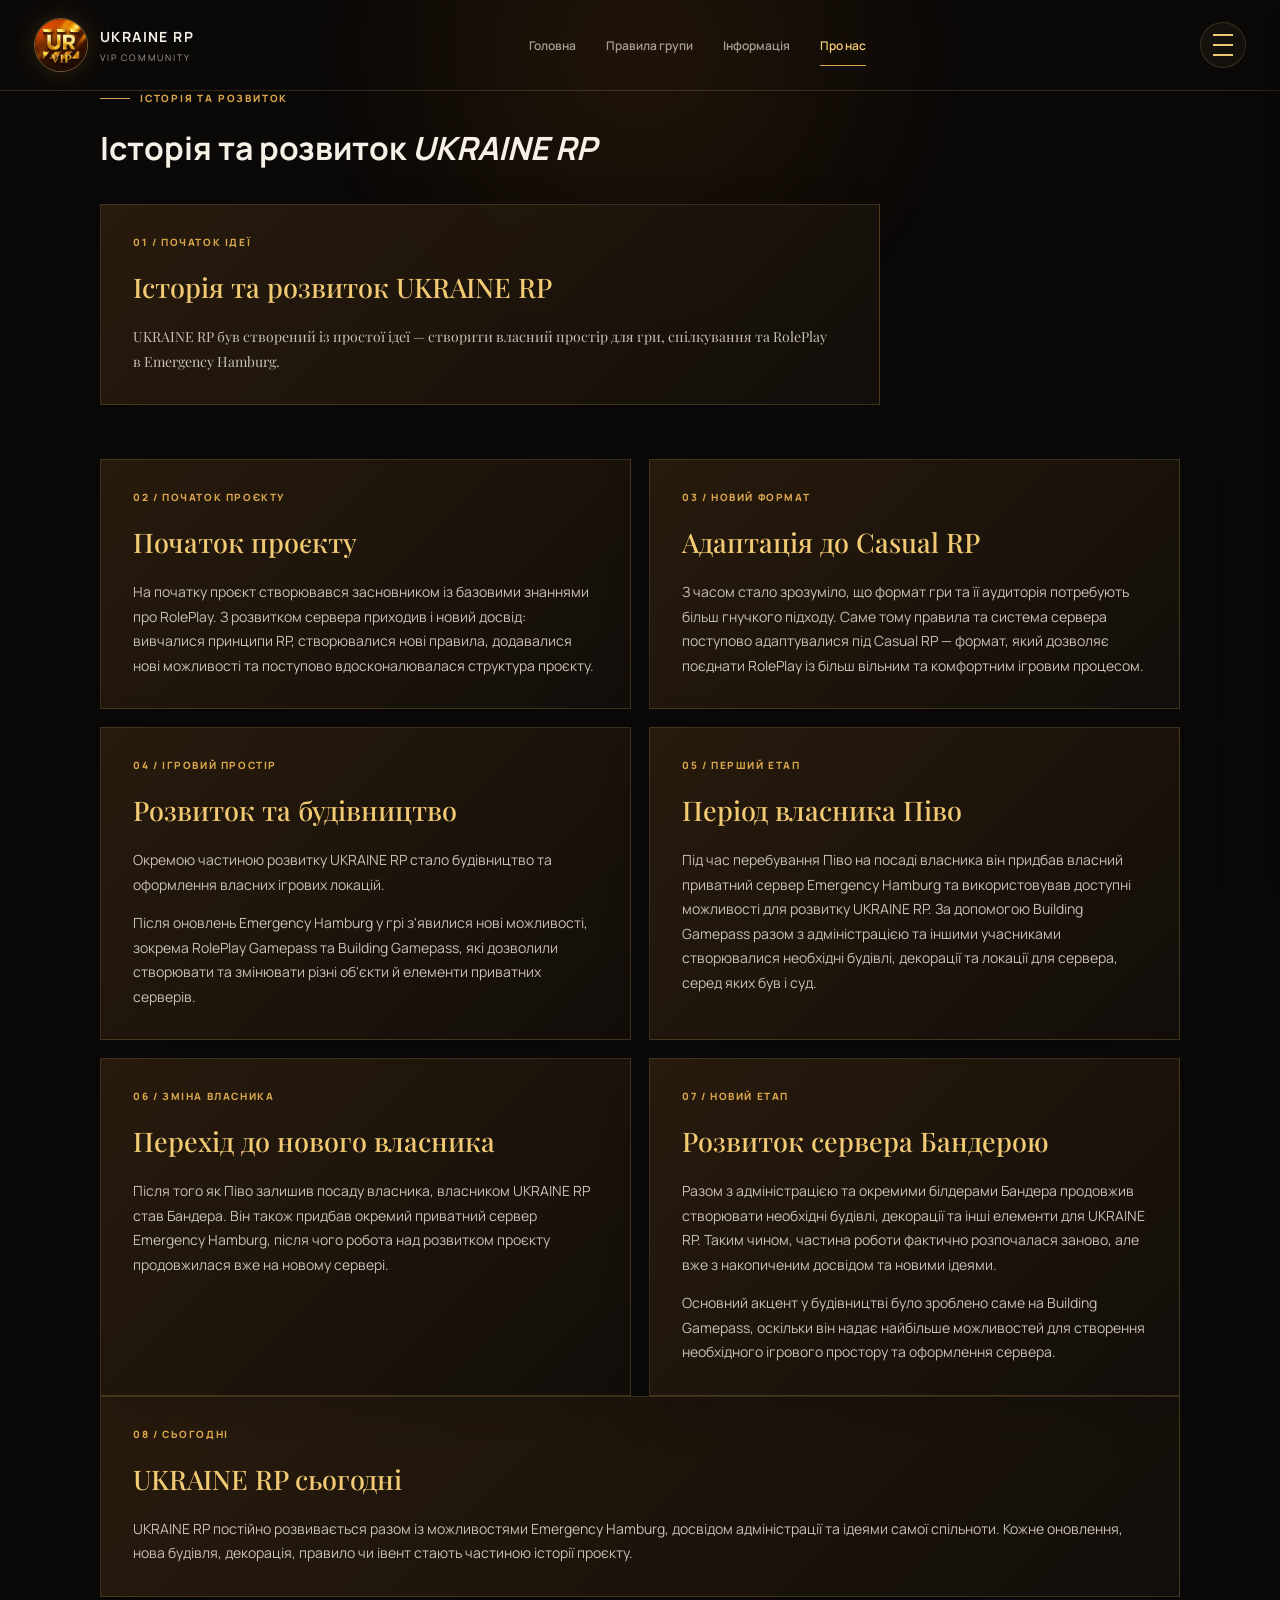
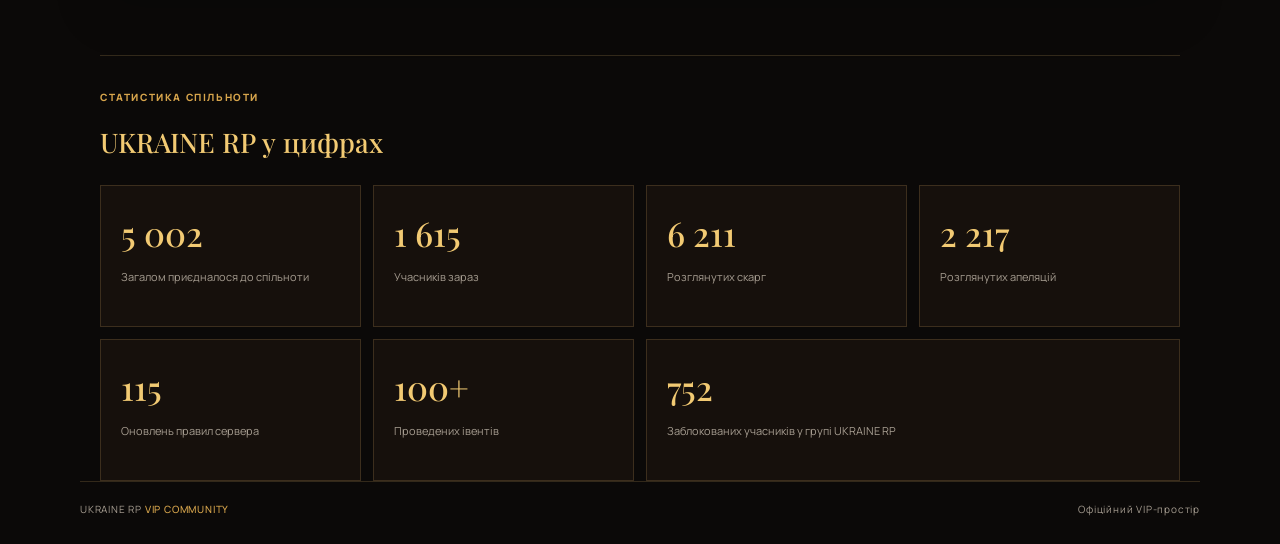
==== about.html @ f02dd690 "Add files via upload" ====
<!DOCTYPE html>
<html lang="uk">
<head>
  <meta charset="UTF-8">
  <meta name="viewport" content="width=device-width, initial-scale=1.0">
  <title>Про нас | UKRAINE RP VIP</title>
  <link rel="icon" type="image/png" href="logo.png">
  <link rel="preconnect" href="https://fonts.googleapis.com">
  <link rel="preconnect" href="https://fonts.gstatic.com" crossorigin>
  <link href="https://fonts.googleapis.com/css2?family=Manrope:wght@400;500;600;700;800&family=Playfair+Display:wght@500;600&display=swap" rel="stylesheet">
  <link rel="stylesheet" href="style.css">
  <style>
    .about-page .about-story-grid { display: grid; grid-template-columns: repeat(2, minmax(0, 1fr)); gap: 18px; }
    .about-page .stats-grid { display: grid; grid-template-columns: repeat(4, minmax(0, 1fr)); gap: 12px; }
    .about-page .stat-card:last-child { grid-column: span 2; }
    @media (max-width: 760px) {
      .about-page .about-story-grid { grid-template-columns: 1fr; gap: 12px; }
      .about-page .stats-grid { grid-template-columns: repeat(2, minmax(0, 1fr)); gap: 9px; }
      .about-page .stat-card:last-child { grid-column: span 2; }
    }
  </style>
</head>
<body>
  <div class="site-glow"></div>
  <header class="site-header">
    <a class="brand" href="index.html" aria-label="VIP-група UKRAINE RP, головна сторінка"><span class="brand-image"><img src="logo.png" alt="Логотип UKRAINE RP VIP"></span><span class="brand-copy"><strong>UKRAINE RP</strong><small>VIP COMMUNITY</small></span></a>
    <nav class="main-nav" aria-label="Основна навігація"><a href="index.html">Головна</a><a href="rules.html">Правила групи</a><a href="info.html">Інформація</a><a class="active" href="about.html">Про нас</a></nav>
    <button class="menu-toggle" type="button" aria-label="Відкрити меню" aria-controls="mobile-menu" aria-expanded="false"><span></span><span></span><span></span></button>
  </header>
  <div class="menu-backdrop" data-menu-close></div>
  <aside class="mobile-menu" id="mobile-menu" aria-label="Мобільне меню" aria-hidden="true">
    <div class="mobile-menu-head"><span>НАВІГАЦІЯ</span><button class="menu-close" type="button" aria-label="Закрити меню" data-menu-close>×</button></div>
    <nav class="mobile-nav"><a href="index.html">Головна <span>↗</span></a><a href="rules.html">Правила групи <span>↗</span></a><a href="info.html">Інформація <span>↗</span></a><a class="active" href="about.html">Про нас <span>↗</span></a></nav>
    <div class="useful-links"><p>КОРИСНІ ПОСИЛАННЯ</p><a href="https://www.roblox.com/share?v=v2&code=5ihdm3h6wou3pq" target="_blank" rel="noopener noreferrer">ГРАТИ <span>↗</span></a><a href="https://ukrainerpeh.com/marriage/" target="_blank" rel="noopener noreferrer">ДАРШ <span>↗</span></a><a href="https://t.me/uarpeh" target="_blank" rel="noopener noreferrer">TELEGRAM <span>↗</span></a><a href="https://www.tiktok.com/@ukrainerpeh" target="_blank" rel="noopener noreferrer">TIKTOK <span>↗</span></a><a href="https://www.roblox.com/communities/35692392/UKRAINE-RP-EH-Server-UR#!/about" target="_blank" rel="noopener noreferrer">ROBLOX <span>↗</span></a><a href="https://www.youtube.com/@ukrainerpeh" target="_blank" rel="noopener noreferrer">YOUTUBE <span>↗</span></a></div>
  </aside>
  <main class="page-shell about-page" aria-label="Про нас">
    <div class="eyebrow"><span></span> ІСТОРІЯ ТА РОЗВИТОК</div>
    <h1>Історія та розвиток <em>UKRAINE RP</em></h1>
    <section class="about-intro about-panel"><div class="section-kicker">01 / ПОЧАТОК ІДЕЇ</div><h2>Історія та розвиток UKRAINE RP</h2><p>UKRAINE RP був створений із простої ідеї — створити власний простір для гри, спілкування та RolePlay в Emergency Hamburg.</p></section>
    <div class="about-story-grid">
      <section class="about-panel"><div class="section-kicker">02 / ПОЧАТОК ПРОЄКТУ</div><h2>Початок проєкту</h2><p>На початку проєкт створювався засновником із базовими знаннями про RolePlay. З розвитком сервера приходив і новий досвід: вивчалися принципи RP, створювалися нові правила, додавалися нові можливості та поступово вдосконалювалася структура проєкту.</p></section>
      <section class="about-panel"><div class="section-kicker">03 / НОВИЙ ФОРМАТ</div><h2>Адаптація до Casual RP</h2><p>З часом стало зрозуміло, що формат гри та її аудиторія потребують більш гнучкого підходу. Саме тому правила та система сервера поступово адаптувалися під Casual RP — формат, який дозволяє поєднати RolePlay із більш вільним та комфортним ігровим процесом.</p></section>
      <section class="about-panel"><div class="section-kicker">04 / ІГРОВИЙ ПРОСТІР</div><h2>Розвиток та будівництво</h2><p>Окремою частиною розвитку UKRAINE RP стало будівництво та оформлення власних ігрових локацій.</p><p>Після оновлень Emergency Hamburg у грі з'явилися нові можливості, зокрема RolePlay Gamepass та Building Gamepass, які дозволили створювати та змінювати різні об'єкти й елементи приватних серверів.</p></section>
      <section class="about-panel"><div class="section-kicker">05 / ПЕРШИЙ ЕТАП</div><h2>Період власника Піво</h2><p>Під час перебування Піво на посаді власника він придбав власний приватний сервер Emergency Hamburg та використовував доступні можливості для розвитку UKRAINE RP. За допомогою Building Gamepass разом з адміністрацією та іншими учасниками створювалися необхідні будівлі, декорації та локації для сервера, серед яких був і суд.</p></section>
      <section class="about-panel"><div class="section-kicker">06 / ЗМІНА ВЛАСНИКА</div><h2>Перехід до нового власника</h2><p>Після того як Піво залишив посаду власника, власником UKRAINE RP став Бандера. Він також придбав окремий приватний сервер Emergency Hamburg, після чого робота над розвитком проєкту продовжилася вже на новому сервері.</p></section>
      <section class="about-panel"><div class="section-kicker">07 / НОВИЙ ЕТАП</div><h2>Розвиток сервера Бандерою</h2><p>Разом з адміністрацією та окремими білдерами Бандера продовжив створювати необхідні будівлі, декорації та інші елементи для UKRAINE RP. Таким чином, частина роботи фактично розпочалася заново, але вже з накопиченим досвідом та новими ідеями.</p><p>Основний акцент у будівництві було зроблено саме на Building Gamepass, оскільки він надає найбільше можливостей для створення необхідного ігрового простору та оформлення сервера.</p></section>
    </div>
    <section class="about-panel about-today"><div class="section-kicker">08 / СЬОГОДНІ</div><h2>UKRAINE RP сьогодні</h2><p>UKRAINE RP постійно розвивається разом із можливостями Emergency Hamburg, досвідом адміністрації та ідеями самої спільноти. Кожне оновлення, нова будівля, декорація, правило чи івент стають частиною історії проєкту.</p></section>
    <section class="stats-section"><div class="section-kicker">СТАТИСТИКА СПІЛЬНОТИ</div><h2>UKRAINE RP у цифрах</h2><div class="stats-grid"><article class="stat-card"><strong>5 002</strong><span>Загалом приєдналося до спільноти</span></article><article class="stat-card"><strong>1 615</strong><span>Учасників зараз</span></article><article class="stat-card"><strong>6 211</strong><span>Розглянутих скарг</span></article><article class="stat-card"><strong>2 217</strong><span>Розглянутих апеляцій</span></article><article class="stat-card"><strong>115</strong><span>Оновлень правил сервера</span></article><article class="stat-card"><strong>100+</strong><span>Проведених івентів</span></article><article class="stat-card"><strong>752</strong><span>Заблокованих учасників у групі UKRAINE RP</span></article></div></section>
  </main>
  <footer class="site-footer page-shell"><span>UKRAINE RP <b>VIP COMMUNITY</b></span><span>Офіційний VIP-простір</span></footer>
  <script src="script.js"></script>
</body>
</html>
---- style.css ----
@media (max-width: 760px) {
  .about-intro { margin: 28px 0 35px; }
  .about-panel { padding: 23px 20px; }
  .about-intro p { font-size: 18px; }
  .about-story-grid { grid-template-columns: 1fr; gap: 12px; }
  .about-panel h2, .stats-section h2 { font-size: 23px; }
  .stats-section { margin-top: 42px; padding-top: 28px; }
  .stats-grid { grid-template-columns: repeat(2, minmax(0, 1fr)); gap: 9px; }
  .stat-card { min-height: 122px; padding: 19px 15px; }
  .stat-card strong { font-size: 28px; }
  .stat-card span { font-size: 10px; }
  .stat-card:last-child { grid-column: span 2; }
}
:root {
  --bg: #0b0908;
  --panel: #15110d;
  --panel-2: #1d1710;
  --gold: #d7a54c;
  --gold-bright: #f2ca73;
  --text: #f6f0e6;
  --muted: #a79e92;
  --line: rgba(230, 190, 111, .18);
  --sans: 'Manrope', 'Trebuchet MS', sans-serif;
  --display: 'Playfair Display', Georgia, serif;
}
* { box-sizing: border-box; }
html { scroll-behavior: smooth; }
body { min-width: 320px; margin: 0; overflow-x: hidden; color: var(--text); background: var(--bg); font-family: var(--sans); }
body::before { position: fixed; inset: 0; z-index: -2; content: ''; opacity: .32; background-image: linear-gradient(rgba(255,255,255,.024) 1px, transparent 1px), linear-gradient(90deg, rgba(255,255,255,.024) 1px, transparent 1px); background-size: 72px 72px; mask-image: linear-gradient(to bottom, black, transparent 78%); }
.site-glow { position: fixed; z-index: -1; top: -290px; left: 50%; width: 680px; height: 680px; transform: translateX(-50%); border-radius: 50%; opacity: .32; background: radial-gradient(circle, rgba(172, 93, 19, .43), transparent 68%); filter: blur(20px); pointer-events: none; }
.site-header { position: relative; z-index: 5; display: flex; align-items: center; justify-content: space-between; width: 100%; margin: auto; padding: 18px 34px; border-bottom: 1px solid var(--line); }
.brand { display: flex; align-items: center; gap: 12px; color: var(--text); text-decoration: none; }.brand-image { display: block; width: 54px; height: 54px; overflow: hidden; border: 1px solid rgba(242, 202, 115, .45); border-radius: 50%; box-shadow: 0 0 22px rgba(205, 133, 39, .2); }.brand-image img { width: 100%; height: 100%; object-fit: cover; object-position: center; }.brand-copy strong, .brand-copy small { display: block; }.brand-copy strong { font-size: 14px; letter-spacing: .1em; }.brand-copy small { margin-top: 5px; color: var(--muted); font-size: 9px; letter-spacing: .2em; }
.main-nav { display: flex; gap: 30px; font-size: 12px; font-weight: 600; }.main-nav a { position: relative; padding: 17px 0; color: var(--muted); text-decoration: none; transition: color .25s ease; }.main-nav a::after { position: absolute; right: 0; bottom: 5px; left: 0; height: 1px; content: ''; background: var(--gold); transform: scaleX(0); transition: transform .25s ease; }.main-nav a:hover, .main-nav a.active { color: var(--gold-bright); }.main-nav a:hover::after, .main-nav a.active::after { transform: scaleX(1); }
.menu-toggle { display: grid; place-content: center; width: 46px; height: 46px; padding: 12px; border: 1px solid var(--line); border-radius: 50%; background: var(--panel); cursor: pointer; }.menu-toggle span { display: block; width: 20px; height: 2px; margin: 4px auto; background: var(--gold-bright); transition: transform .25s, opacity .25s; }.menu-open .menu-toggle span:nth-child(1) { transform: translateY(6px) rotate(45deg); }.menu-open .menu-toggle span:nth-child(2) { opacity: 0; }.menu-open .menu-toggle span:nth-child(3) { transform: translateY(-6px) rotate(-45deg); }
.menu-backdrop { position: fixed; inset: 0; z-index: 6; visibility: hidden; opacity: 0; background: rgba(0,0,0,.62); transition: opacity .3s, visibility .3s; }.mobile-menu { position: fixed; z-index: 7; top: 0; right: 0; width: min(86vw, 360px); height: 100dvh; padding: 25px 28px; overflow-y: auto; background: #120e0b; box-shadow: -18px 0 50px rgba(0,0,0,.45); transform: translateX(105%); transition: transform .38s cubic-bezier(.22, 1, .36, 1); }.menu-open .menu-backdrop { visibility: visible; opacity: 1; }.menu-open .mobile-menu { transform: translateX(0); }.mobile-menu-head { display: flex; align-items: center; justify-content: space-between; padding-bottom: 24px; border-bottom: 1px solid var(--line); color: var(--gold); font-size: 11px; font-weight: 800; letter-spacing: .18em; }.menu-close { border: 0; color: var(--gold-bright); background: transparent; font-size: 32px; font-weight: 300; line-height: 1; cursor: pointer; }.mobile-nav { display: grid; padding: 19px 0; border-bottom: 1px solid var(--line); }.mobile-nav a, .useful-links a { display: flex; align-items: center; justify-content: space-between; padding: 15px 0; color: var(--text); text-decoration: none; font-size: 15px; font-weight: 700; transition: color .2s, padding .2s; }.mobile-nav a span, .useful-links a span { color: var(--gold); }.mobile-nav a:hover, .mobile-nav a.active, .useful-links a:hover { padding-left: 7px; color: var(--gold-bright); }.useful-links p { margin: 25px 0 6px; color: var(--muted); font-size: 10px; font-weight: 800; letter-spacing: .15em; }
.page-shell { position: relative; z-index: 1; width: min(calc(100% - 68px), 1120px); margin-right: auto; margin-left: auto; }.hero { min-height: 620px; padding: 120px 0 70px; animation: rise .7s ease both; }.eyebrow { display: flex; align-items: center; gap: 10px; color: var(--gold); font-size: 10px; font-weight: 800; letter-spacing: .18em; }.eyebrow span { width: 30px; height: 1px; background: var(--gold); }.hero h1, .inner-page h1 { max-width: 880px; margin: 28px 0 26px; font-family: var(--display); font-size: clamp(43px, 7vw, 82px); font-weight: 500; line-height: 1.02; letter-spacing: -.02em; }.hero h1 em, .inner-page h1 em { color: var(--gold-bright); font-style: normal; }.hero-copy { max-width: 650px; margin: 0 0 32px; color: #c8c0b6; font-size: 16px; line-height: 1.75; }.button { display: inline-flex; align-items: center; gap: 28px; padding: 17px 20px 17px 24px; color: #1a1106; background: linear-gradient(110deg, var(--gold), var(--gold-bright)); box-shadow: 0 10px 30px rgba(205, 145, 51, .15); font-size: 11px; font-weight: 800; letter-spacing: .08em; text-decoration: none; transition: transform .25s, box-shadow .25s, filter .25s; }.button:hover { filter: brightness(1.08); box-shadow: 0 15px 35px rgba(205, 145, 51, .3); transform: translateY(-3px); }.button span { font-size: 19px; font-weight: 400; }.scroll-note { display: flex; align-items: center; gap: 13px; margin-top: 90px; color: var(--muted); font-size: 10px; letter-spacing: .08em; }.scroll-line { width: 44px; height: 1px; background: var(--muted); }
.link-grid { display: grid; grid-template-columns: repeat(3, 1fr); gap: 1px; padding-bottom: 70px; background: var(--line); }.link-tile { display: grid; grid-template-columns: auto 1fr auto; align-items: center; gap: 18px; min-height: 132px; padding: 24px; color: var(--text); background: rgba(24, 18, 13, .9); text-decoration: none; transition: background .25s, transform .25s; }.link-tile:hover { background: var(--panel-2); transform: translateY(-5px); }.tile-number { align-self: start; color: var(--gold); font-size: 11px; font-weight: 800; }.link-tile strong, .link-tile small { display: block; }.link-tile strong { font-family: var(--display); font-size: 19px; font-weight: 500; }.link-tile small { margin-top: 8px; color: var(--muted); font-size: 10px; }.link-tile b { color: var(--gold); font-size: 22px; font-weight: 400; }
.inner-page { padding: 92px 0 110px; animation: rise .7s ease both; }.inner-page h1 { margin-top: 22px; font-size: clamp(43px, 6vw, 70px); }.intro { max-width: 590px; color: var(--muted); font-size: 15px; line-height: 1.75; }.rules-list { display: grid; gap: 18px; margin-top: 56px; }.rule-card { padding: 31px 35px; border: 1px solid var(--line); border-left: 2px solid var(--gold); background: linear-gradient(120deg, rgba(39, 27, 15, .94), rgba(20, 15, 11, .94)); box-shadow: 0 14px 45px rgba(0,0,0,.16); transition: border-color .25s, transform .25s; }.rule-card:hover { border-color: rgba(242, 202, 115, .5); transform: translateY(-3px); }.rule-top { display: flex; align-items: baseline; gap: 20px; border-bottom: 1px solid var(--line); }.rule-top span { color: var(--gold); font-size: 11px; font-weight: 800; }.rule-top h2, .info-section h2 { margin: 0 0 17px; font-family: var(--display); font-size: 24px; font-weight: 500; letter-spacing: .02em; }.rule-card p, .info-section p { color: #c8c0b6; font-size: 15px; line-height: 1.75; }.penalty { margin-top: 24px; padding-top: 16px; border-top: 1px solid var(--line); color: var(--gold-bright); font-size: 12px; font-weight: 600; }.penalty span { margin-right: 10px; color: var(--muted); font-size: 10px; text-transform: uppercase; letter-spacing: .12em; }.info-page { max-width: 900px; }.info-section { padding: 33px 0; border-bottom: 1px solid var(--line); }.info-section h2 { color: var(--gold-bright); margin-bottom: 12px; }.info-section p { max-width: 750px; margin: 0 0 12px; }.feature-list, .steps-list { display: grid; gap: 12px; margin: 21px 0 0; padding: 0; color: #c8c0b6; font-size: 14px; line-height: 1.55; list-style: none; }.feature-list li { position: relative; padding-left: 23px; }.feature-list li::before { position: absolute; top: 10px; left: 0; width: 7px; height: 1px; content: ''; background: var(--gold); }.steps-list { counter-reset: steps; }.steps-list li { display: grid; grid-template-columns: 30px 1fr; gap: 8px; counter-increment: steps; }.steps-list li::before { color: var(--gold); content: counter(steps, decimal-leading-zero); font-weight: 800; }.inline-link { color: var(--gold-bright); text-decoration: underline; text-underline-offset: 4px; }.important { margin: 8px 0; padding-left: 24px; border-left: 2px solid var(--gold); }.access-section { margin-top: 18px; padding: 28px 30px; border: 1px solid var(--line); background: rgba(38, 26, 13, .55); }.about-empty { min-height: calc(100vh - 190px); }.site-footer { display: flex; justify-content: space-between; padding-top: 20px; padding-bottom: 28px; border-top: 1px solid var(--line); color: var(--muted); font-size: 10px; letter-spacing: .08em; }.site-footer b { color: var(--gold); font-weight: 500; }
+@keyframes rise { from { opacity: 0; transform: translateY(14px); } to { opacity: 1; transform: translateY(0); } }
.about-page { max-width: 1080px; }
.about-intro { max-width: 780px; margin: 34px 0 54px; }
.about-panel { padding: 30px 32px; border: 1px solid var(--line); background: linear-gradient(135deg, rgba(43, 29, 14, .9), rgba(20, 15, 11, .94)); box-shadow: 0 16px 45px rgba(0, 0, 0, .16); animation: rise .7s ease both; }
.about-intro p { max-width: 700px; margin: 0; color: var(--text); font-family: var(--display); font-size: 22px; line-height: 1.55; }
.about-story-grid { display: grid; grid-template-columns: repeat(2, 1fr); gap: 18px; }
.section-kicker { margin-bottom: 20px; color: var(--gold); font-size: 10px; font-weight: 800; letter-spacing: .16em; }
.about-panel h2, .stats-section h2 { margin: 0 0 20px; color: var(--gold-bright); font-family: var(--display); font-size: 27px; font-weight: 500; }
.about-panel p { margin: 0 0 14px; color: #c8c0b6; font-size: 14px; line-height: 1.75; }.about-panel p:last-child { margin-bottom: 0; }
.stats-section { margin-top: 58px; padding-top: 34px; border-top: 1px solid var(--line); }.stats-section h2 { margin-bottom: 25px; }.stats-grid { display: grid; grid-template-columns: repeat(4, 1fr); gap: 12px; }.stat-card { min-height: 142px; padding: 24px 20px; border: 1px solid var(--line); background: rgba(24, 18, 13, .88); transition: transform .25s ease, border-color .25s ease, background .25s ease; animation: rise .7s ease both; }.stat-card:nth-child(2) { animation-delay: .06s; }.stat-card:nth-child(3) { animation-delay: .12s; }.stat-card:nth-child(4) { animation-delay: .18s; }.stat-card:nth-child(5) { animation-delay: .24s; }.stat-card:nth-child(6) { animation-delay: .3s; }.stat-card:nth-child(7) { animation-delay: .36s; }.stat-card:hover { border-color: rgba(242, 202, 115, .55); background: var(--panel-2); transform: translateY(-5px); }.stat-card strong, .stat-card span { display: block; }.stat-card strong { margin-bottom: 13px; color: var(--gold-bright); font-family: var(--display); font-size: 34px; font-weight: 500; }.stat-card span { color: var(--muted); font-size: 11px; line-height: 1.5; }.stat-card:last-child { grid-column: span 2; }
@media (max-width: 760px) { .site-header { padding: 14px 20px; }.brand-image { width: 46px; height: 46px; }.brand-copy strong { font-size: 12px; }.main-nav { display: none; }.menu-toggle { display: block; }.page-shell { width: min(calc(100% - 40px), 1120px); }.hero { min-height: auto; padding: 78px 0 65px; }.hero h1, .inner-page h1 { margin-top: 23px; font-size: clamp(39px, 12vw, 60px); line-height: 1.07; }.hero-copy { font-size: 14px; line-height: 1.7; }.button { max-width: 100%; padding: 16px 15px 16px 18px; gap: 14px; font-size: 10px; }.scroll-note { margin-top: 62px; font-size: 9px; }.link-grid { grid-template-columns: 1fr; gap: 9px; padding-bottom: 45px; background: transparent; }.link-tile { min-height: 105px; padding: 20px; }.inner-page { padding-top: 65px; }.intro { font-size: 14px; }.rules-list { margin-top: 40px; }.rule-card { padding: 25px 20px; }.rule-top { gap: 13px; }.rule-top h2 { font-size: 19px; }.rule-card p, .info-section p { font-size: 14px; }.info-section { padding: 27px 0; }.info-section h2 { font-size: 21px; }.feature-list, .steps-list { font-size: 13px; }.important { padding-left: 17px; }.access-section { padding: 23px 18px; }.site-footer { gap: 13px; align-items: flex-start; flex-direction: column; font-size: 9px; } }
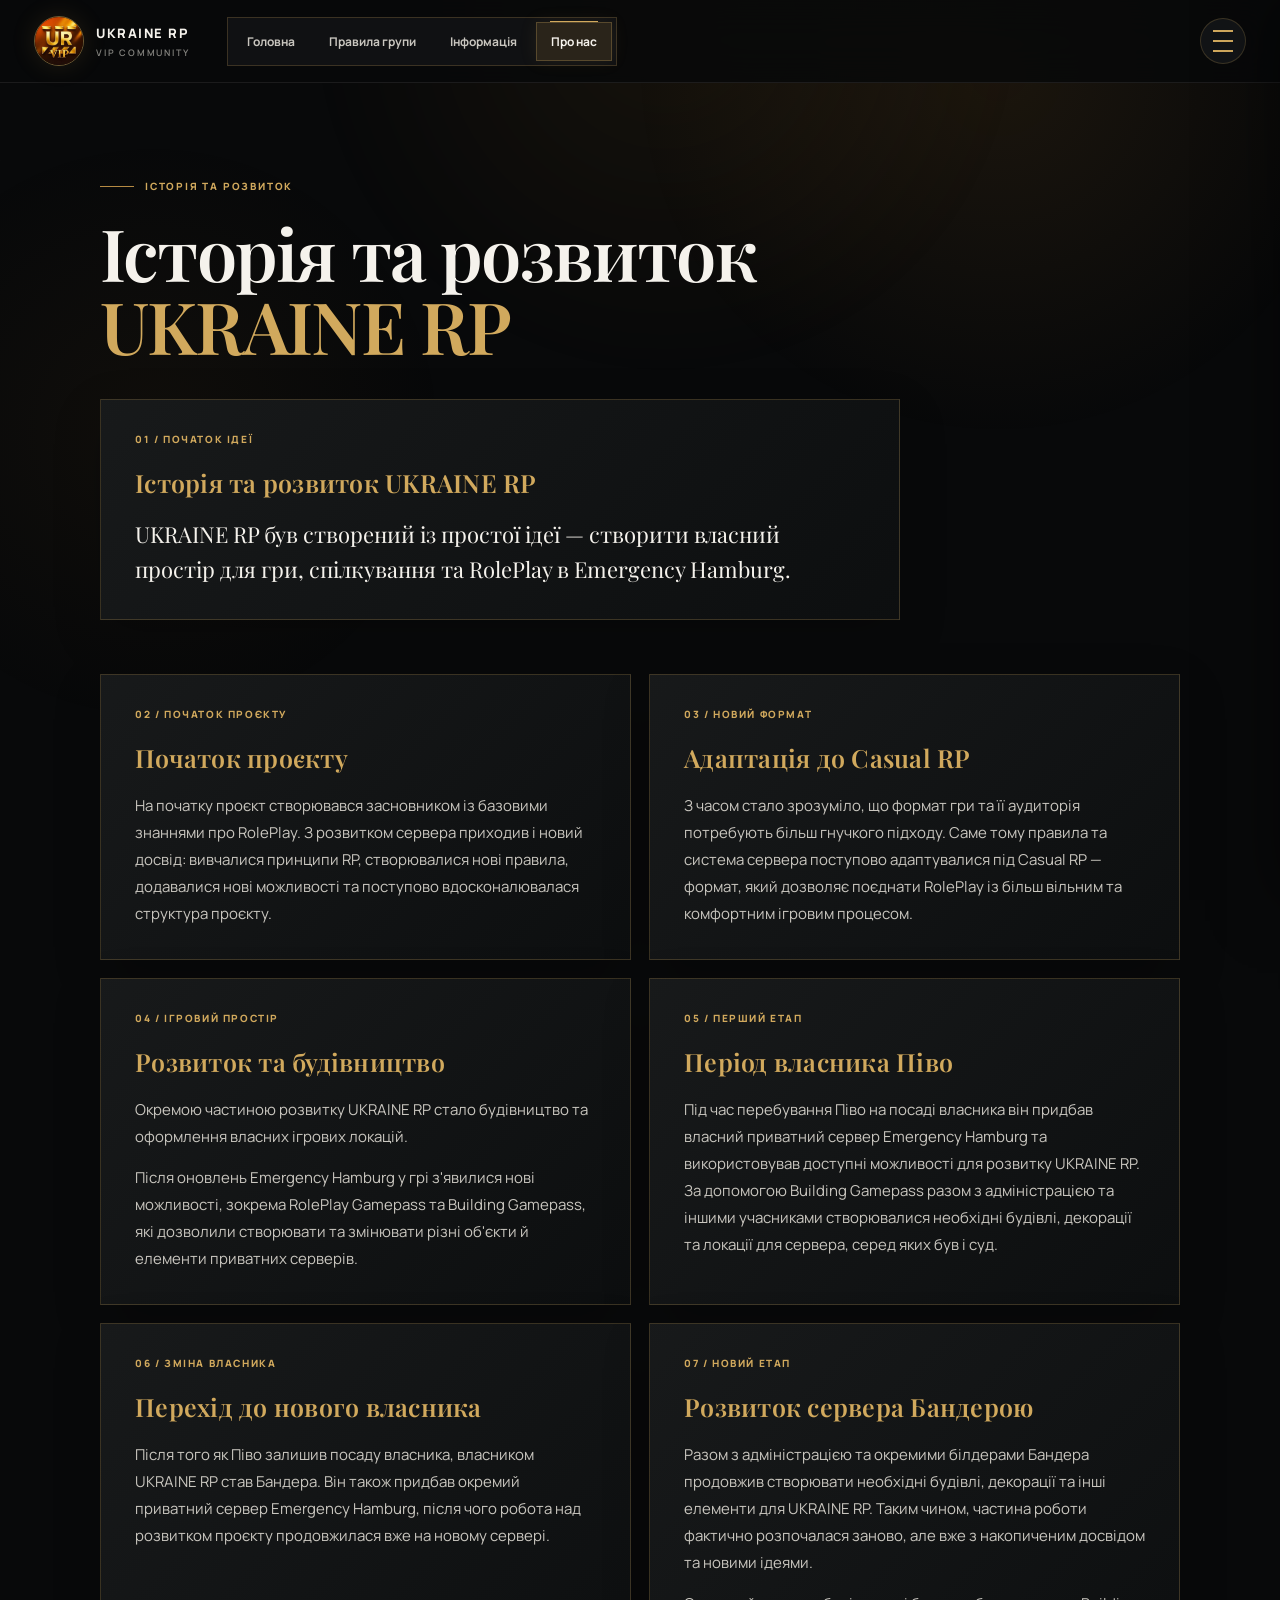
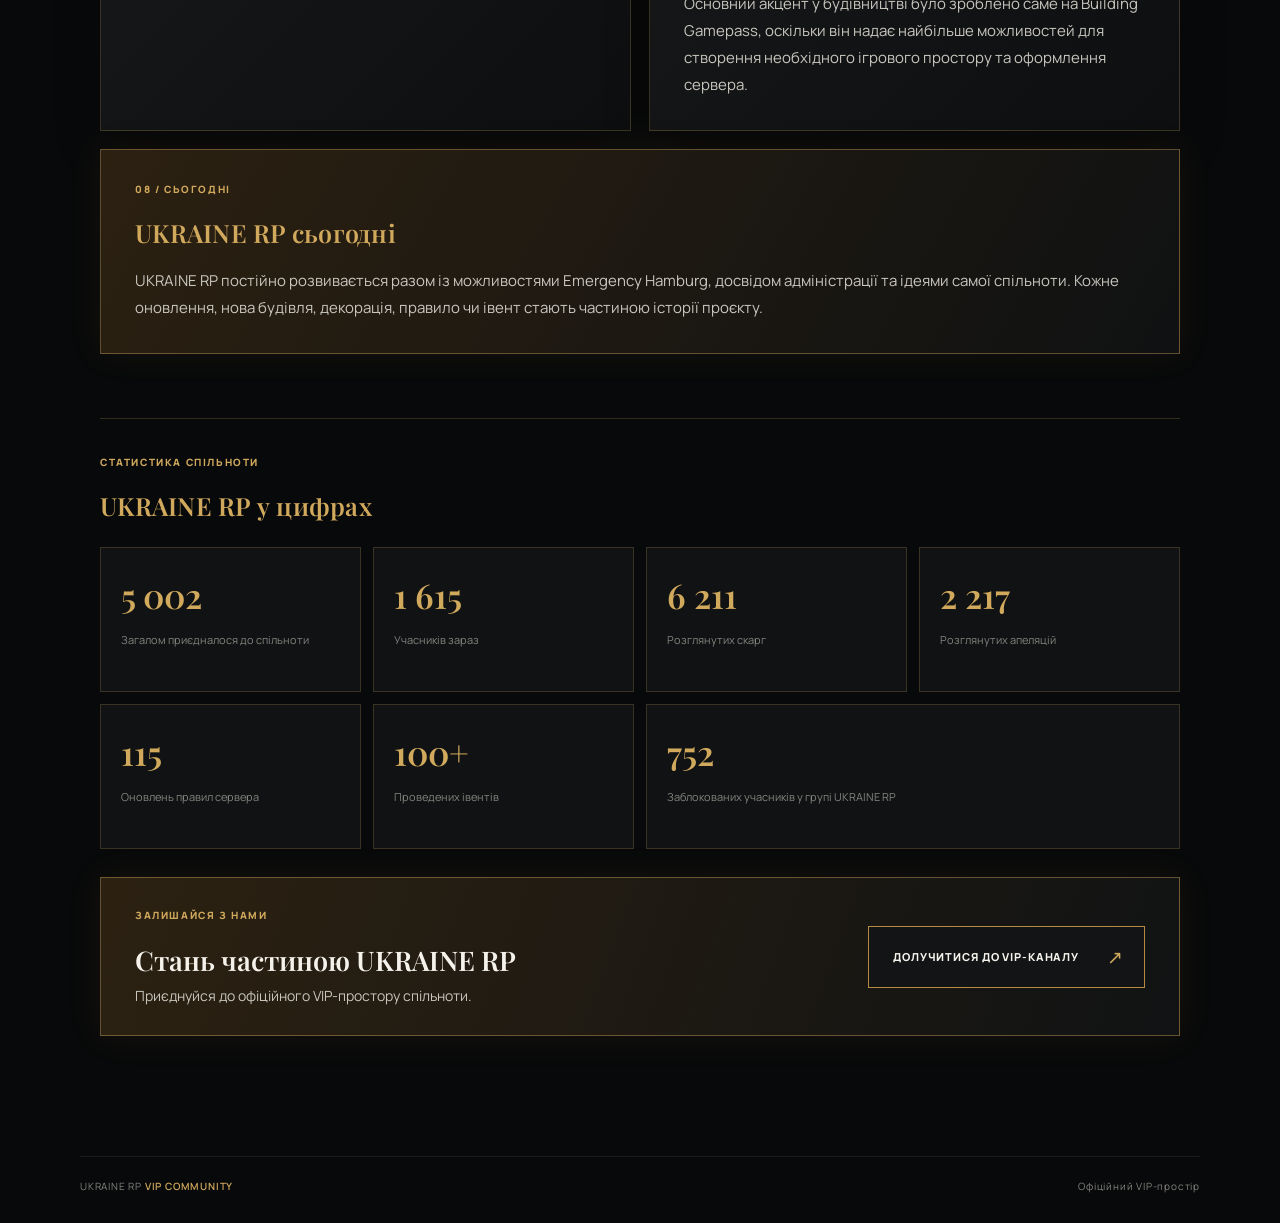
==== commit c79e96c9: "Add files via upload" ====
--- a/about.html
+++ b/about.html
@@ -47,6 +47,7 @@
     </div>
     <section class="about-panel about-today"><div class="section-kicker">08 / СЬОГОДНІ</div><h2>UKRAINE RP сьогодні</h2><p>UKRAINE RP постійно розвивається разом із можливостями Emergency Hamburg, досвідом адміністрації та ідеями самої спільноти. Кожне оновлення, нова будівля, декорація, правило чи івент стають частиною історії проєкту.</p></section>
     <section class="stats-section"><div class="section-kicker">СТАТИСТИКА СПІЛЬНОТИ</div><h2>UKRAINE RP у цифрах</h2><div class="stats-grid"><article class="stat-card"><strong>5 002</strong><span>Загалом приєдналося до спільноти</span></article><article class="stat-card"><strong>1 615</strong><span>Учасників зараз</span></article><article class="stat-card"><strong>6 211</strong><span>Розглянутих скарг</span></article><article class="stat-card"><strong>2 217</strong><span>Розглянутих апеляцій</span></article><article class="stat-card"><strong>115</strong><span>Оновлень правил сервера</span></article><article class="stat-card"><strong>100+</strong><span>Проведених івентів</span></article><article class="stat-card"><strong>752</strong><span>Заблокованих учасників у групі UKRAINE RP</span></article></div></section>
+    <section class="about-cta"><div><div class="section-kicker">ЗАЛИШАЙСЯ З НАМИ</div><h2>Стань частиною UKRAINE RP</h2><p>Приєднуйся до офіційного VIP-простору спільноти.</p></div><a class="button" href="https://t.me/UkraineRPVIP" target="_blank" rel="noopener noreferrer">ДОЛУЧИТИСЯ ДО VIP-КАНАЛУ <span>↗</span></a></section>
   </main>
   <footer class="site-footer page-shell"><span>UKRAINE RP <b>VIP COMMUNITY</b></span><span>Офіційний VIP-простір</span></footer>
   <script src="script.js"></script>
--- a/style.css
+++ b/style.css
@@ -1,49 +1,39 @@
-@media (max-width: 760px) {
-  .about-intro { margin: 28px 0 35px; }
-  .about-panel { padding: 23px 20px; }
-  .about-intro p { font-size: 18px; }
-  .about-story-grid { grid-template-columns: 1fr; gap: 12px; }
-  .about-panel h2, .stats-section h2 { font-size: 23px; }
-  .stats-section { margin-top: 42px; padding-top: 28px; }
-  .stats-grid { grid-template-columns: repeat(2, minmax(0, 1fr)); gap: 9px; }
-  .stat-card { min-height: 122px; padding: 19px 15px; }
-  .stat-card strong { font-size: 28px; }
-  .stat-card span { font-size: 10px; }
-  .stat-card:last-child { grid-column: span 2; }
-}
 :root {
-  --bg: #0b0908;
-  --panel: #15110d;
-  --panel-2: #1d1710;
-  --gold: #d7a54c;
-  --gold-bright: #f2ca73;
-  --text: #f6f0e6;
-  --muted: #a79e92;
-  --line: rgba(230, 190, 111, .18);
+  --bg: #08090a;
+  --bg-soft: #0e1011;
+  --panel: #121416;
+  --panel-raised: #181b1d;
+  --gold: #b58a43;
+  --gold-soft: #d1a95d;
+  --white: #f5f2ec;
+  --text: #c9c6bf;
+  --muted: #85847f;
+  --line: rgba(209, 169, 93, .22);
+  --line-soft: rgba(255, 255, 255, .08);
   --sans: 'Manrope', 'Trebuchet MS', sans-serif;
   --display: 'Playfair Display', Georgia, serif;
 }
+
 * { box-sizing: border-box; }
 html { scroll-behavior: smooth; }
 body { min-width: 320px; margin: 0; overflow-x: hidden; color: var(--text); background: var(--bg); font-family: var(--sans); }
-body::before { position: fixed; inset: 0; z-index: -2; content: ''; opacity: .32; background-image: linear-gradient(rgba(255,255,255,.024) 1px, transparent 1px), linear-gradient(90deg, rgba(255,255,255,.024) 1px, transparent 1px); background-size: 72px 72px; mask-image: linear-gradient(to bottom, black, transparent 78%); }
-.site-glow { position: fixed; z-index: -1; top: -290px; left: 50%; width: 680px; height: 680px; transform: translateX(-50%); border-radius: 50%; opacity: .32; background: radial-gradient(circle, rgba(172, 93, 19, .43), transparent 68%); filter: blur(20px); pointer-events: none; }
-.site-header { position: relative; z-index: 5; display: flex; align-items: center; justify-content: space-between; width: 100%; margin: auto; padding: 18px 34px; border-bottom: 1px solid var(--line); }
-.brand { display: flex; align-items: center; gap: 12px; color: var(--text); text-decoration: none; }.brand-image { display: block; width: 54px; height: 54px; overflow: hidden; border: 1px solid rgba(242, 202, 115, .45); border-radius: 50%; box-shadow: 0 0 22px rgba(205, 133, 39, .2); }.brand-image img { width: 100%; height: 100%; object-fit: cover; object-position: center; }.brand-copy strong, .brand-copy small { display: block; }.brand-copy strong { font-size: 14px; letter-spacing: .1em; }.brand-copy small { margin-top: 5px; color: var(--muted); font-size: 9px; letter-spacing: .2em; }
-.main-nav { display: flex; gap: 30px; font-size: 12px; font-weight: 600; }.main-nav a { position: relative; padding: 17px 0; color: var(--muted); text-decoration: none; transition: color .25s ease; }.main-nav a::after { position: absolute; right: 0; bottom: 5px; left: 0; height: 1px; content: ''; background: var(--gold); transform: scaleX(0); transition: transform .25s ease; }.main-nav a:hover, .main-nav a.active { color: var(--gold-bright); }.main-nav a:hover::after, .main-nav a.active::after { transform: scaleX(1); }
-.menu-toggle { display: grid; place-content: center; width: 46px; height: 46px; padding: 12px; border: 1px solid var(--line); border-radius: 50%; background: var(--panel); cursor: pointer; }.menu-toggle span { display: block; width: 20px; height: 2px; margin: 4px auto; background: var(--gold-bright); transition: transform .25s, opacity .25s; }.menu-open .menu-toggle span:nth-child(1) { transform: translateY(6px) rotate(45deg); }.menu-open .menu-toggle span:nth-child(2) { opacity: 0; }.menu-open .menu-toggle span:nth-child(3) { transform: translateY(-6px) rotate(-45deg); }
-.menu-backdrop { position: fixed; inset: 0; z-index: 6; visibility: hidden; opacity: 0; background: rgba(0,0,0,.62); transition: opacity .3s, visibility .3s; }.mobile-menu { position: fixed; z-index: 7; top: 0; right: 0; width: min(86vw, 360px); height: 100dvh; padding: 25px 28px; overflow-y: auto; background: #120e0b; box-shadow: -18px 0 50px rgba(0,0,0,.45); transform: translateX(105%); transition: transform .38s cubic-bezier(.22, 1, .36, 1); }.menu-open .menu-backdrop { visibility: visible; opacity: 1; }.menu-open .mobile-menu { transform: translateX(0); }.mobile-menu-head { display: flex; align-items: center; justify-content: space-between; padding-bottom: 24px; border-bottom: 1px solid var(--line); color: var(--gold); font-size: 11px; font-weight: 800; letter-spacing: .18em; }.menu-close { border: 0; color: var(--gold-bright); background: transparent; font-size: 32px; font-weight: 300; line-height: 1; cursor: pointer; }.mobile-nav { display: grid; padding: 19px 0; border-bottom: 1px solid var(--line); }.mobile-nav a, .useful-links a { display: flex; align-items: center; justify-content: space-between; padding: 15px 0; color: var(--text); text-decoration: none; font-size: 15px; font-weight: 700; transition: color .2s, padding .2s; }.mobile-nav a span, .useful-links a span { color: var(--gold); }.mobile-nav a:hover, .mobile-nav a.active, .useful-links a:hover { padding-left: 7px; color: var(--gold-bright); }.useful-links p { margin: 25px 0 6px; color: var(--muted); font-size: 10px; font-weight: 800; letter-spacing: .15em; }
-.page-shell { position: relative; z-index: 1; width: min(calc(100% - 68px), 1120px); margin-right: auto; margin-left: auto; }.hero { min-height: 620px; padding: 120px 0 70px; animation: rise .7s ease both; }.eyebrow { display: flex; align-items: center; gap: 10px; color: var(--gold); font-size: 10px; font-weight: 800; letter-spacing: .18em; }.eyebrow span { width: 30px; height: 1px; background: var(--gold); }.hero h1, .inner-page h1 { max-width: 880px; margin: 28px 0 26px; font-family: var(--display); font-size: clamp(43px, 7vw, 82px); font-weight: 500; line-height: 1.02; letter-spacing: -.02em; }.hero h1 em, .inner-page h1 em { color: var(--gold-bright); font-style: normal; }.hero-copy { max-width: 650px; margin: 0 0 32px; color: #c8c0b6; font-size: 16px; line-height: 1.75; }.button { display: inline-flex; align-items: center; gap: 28px; padding: 17px 20px 17px 24px; color: #1a1106; background: linear-gradient(110deg, var(--gold), var(--gold-bright)); box-shadow: 0 10px 30px rgba(205, 145, 51, .15); font-size: 11px; font-weight: 800; letter-spacing: .08em; text-decoration: none; transition: transform .25s, box-shadow .25s, filter .25s; }.button:hover { filter: brightness(1.08); box-shadow: 0 15px 35px rgba(205, 145, 51, .3); transform: translateY(-3px); }.button span { font-size: 19px; font-weight: 400; }.scroll-note { display: flex; align-items: center; gap: 13px; margin-top: 90px; color: var(--muted); font-size: 10px; letter-spacing: .08em; }.scroll-line { width: 44px; height: 1px; background: var(--muted); }
-.link-grid { display: grid; grid-template-columns: repeat(3, 1fr); gap: 1px; padding-bottom: 70px; background: var(--line); }.link-tile { display: grid; grid-template-columns: auto 1fr auto; align-items: center; gap: 18px; min-height: 132px; padding: 24px; color: var(--text); background: rgba(24, 18, 13, .9); text-decoration: none; transition: background .25s, transform .25s; }.link-tile:hover { background: var(--panel-2); transform: translateY(-5px); }.tile-number { align-self: start; color: var(--gold); font-size: 11px; font-weight: 800; }.link-tile strong, .link-tile small { display: block; }.link-tile strong { font-family: var(--display); font-size: 19px; font-weight: 500; }.link-tile small { margin-top: 8px; color: var(--muted); font-size: 10px; }.link-tile b { color: var(--gold); font-size: 22px; font-weight: 400; }
-.inner-page { padding: 92px 0 110px; animation: rise .7s ease both; }.inner-page h1 { margin-top: 22px; font-size: clamp(43px, 6vw, 70px); }.intro { max-width: 590px; color: var(--muted); font-size: 15px; line-height: 1.75; }.rules-list { display: grid; gap: 18px; margin-top: 56px; }.rule-card { padding: 31px 35px; border: 1px solid var(--line); border-left: 2px solid var(--gold); background: linear-gradient(120deg, rgba(39, 27, 15, .94), rgba(20, 15, 11, .94)); box-shadow: 0 14px 45px rgba(0,0,0,.16); transition: border-color .25s, transform .25s; }.rule-card:hover { border-color: rgba(242, 202, 115, .5); transform: translateY(-3px); }.rule-top { display: flex; align-items: baseline; gap: 20px; border-bottom: 1px solid var(--line); }.rule-top span { color: var(--gold); font-size: 11px; font-weight: 800; }.rule-top h2, .info-section h2 { margin: 0 0 17px; font-family: var(--display); font-size: 24px; font-weight: 500; letter-spacing: .02em; }.rule-card p, .info-section p { color: #c8c0b6; font-size: 15px; line-height: 1.75; }.penalty { margin-top: 24px; padding-top: 16px; border-top: 1px solid var(--line); color: var(--gold-bright); font-size: 12px; font-weight: 600; }.penalty span { margin-right: 10px; color: var(--muted); font-size: 10px; text-transform: uppercase; letter-spacing: .12em; }.info-page { max-width: 900px; }.info-section { padding: 33px 0; border-bottom: 1px solid var(--line); }.info-section h2 { color: var(--gold-bright); margin-bottom: 12px; }.info-section p { max-width: 750px; margin: 0 0 12px; }.feature-list, .steps-list { display: grid; gap: 12px; margin: 21px 0 0; padding: 0; color: #c8c0b6; font-size: 14px; line-height: 1.55; list-style: none; }.feature-list li { position: relative; padding-left: 23px; }.feature-list li::before { position: absolute; top: 10px; left: 0; width: 7px; height: 1px; content: ''; background: var(--gold); }.steps-list { counter-reset: steps; }.steps-list li { display: grid; grid-template-columns: 30px 1fr; gap: 8px; counter-increment: steps; }.steps-list li::before { color: var(--gold); content: counter(steps, decimal-leading-zero); font-weight: 800; }.inline-link { color: var(--gold-bright); text-decoration: underline; text-underline-offset: 4px; }.important { margin: 8px 0; padding-left: 24px; border-left: 2px solid var(--gold); }.access-section { margin-top: 18px; padding: 28px 30px; border: 1px solid var(--line); background: rgba(38, 26, 13, .55); }.about-empty { min-height: calc(100vh - 190px); }.site-footer { display: flex; justify-content: space-between; padding-top: 20px; padding-bottom: 28px; border-top: 1px solid var(--line); color: var(--muted); font-size: 10px; letter-spacing: .08em; }.site-footer b { color: var(--gold); font-weight: 500; }
-+@keyframes rise { from { opacity: 0; transform: translateY(14px); } to { opacity: 1; transform: translateY(0); } }
-.about-page { max-width: 1080px; }
-.about-intro { max-width: 780px; margin: 34px 0 54px; }
-.about-panel { padding: 30px 32px; border: 1px solid var(--line); background: linear-gradient(135deg, rgba(43, 29, 14, .9), rgba(20, 15, 11, .94)); box-shadow: 0 16px 45px rgba(0, 0, 0, .16); animation: rise .7s ease both; }
-.about-intro p { max-width: 700px; margin: 0; color: var(--text); font-family: var(--display); font-size: 22px; line-height: 1.55; }
-.about-story-grid { display: grid; grid-template-columns: repeat(2, 1fr); gap: 18px; }
-.section-kicker { margin-bottom: 20px; color: var(--gold); font-size: 10px; font-weight: 800; letter-spacing: .16em; }
-.about-panel h2, .stats-section h2 { margin: 0 0 20px; color: var(--gold-bright); font-family: var(--display); font-size: 27px; font-weight: 500; }
-.about-panel p { margin: 0 0 14px; color: #c8c0b6; font-size: 14px; line-height: 1.75; }.about-panel p:last-child { margin-bottom: 0; }
-.stats-section { margin-top: 58px; padding-top: 34px; border-top: 1px solid var(--line); }.stats-section h2 { margin-bottom: 25px; }.stats-grid { display: grid; grid-template-columns: repeat(4, 1fr); gap: 12px; }.stat-card { min-height: 142px; padding: 24px 20px; border: 1px solid var(--line); background: rgba(24, 18, 13, .88); transition: transform .25s ease, border-color .25s ease, background .25s ease; animation: rise .7s ease both; }.stat-card:nth-child(2) { animation-delay: .06s; }.stat-card:nth-child(3) { animation-delay: .12s; }.stat-card:nth-child(4) { animation-delay: .18s; }.stat-card:nth-child(5) { animation-delay: .24s; }.stat-card:nth-child(6) { animation-delay: .3s; }.stat-card:nth-child(7) { animation-delay: .36s; }.stat-card:hover { border-color: rgba(242, 202, 115, .55); background: var(--panel-2); transform: translateY(-5px); }.stat-card strong, .stat-card span { display: block; }.stat-card strong { margin-bottom: 13px; color: var(--gold-bright); font-family: var(--display); font-size: 34px; font-weight: 500; }.stat-card span { color: var(--muted); font-size: 11px; line-height: 1.5; }.stat-card:last-child { grid-column: span 2; }
-@media (max-width: 760px) { .site-header { padding: 14px 20px; }.brand-image { width: 46px; height: 46px; }.brand-copy strong { font-size: 12px; }.main-nav { display: none; }.menu-toggle { display: block; }.page-shell { width: min(calc(100% - 40px), 1120px); }.hero { min-height: auto; padding: 78px 0 65px; }.hero h1, .inner-page h1 { margin-top: 23px; font-size: clamp(39px, 12vw, 60px); line-height: 1.07; }.hero-copy { font-size: 14px; line-height: 1.7; }.button { max-width: 100%; padding: 16px 15px 16px 18px; gap: 14px; font-size: 10px; }.scroll-note { margin-top: 62px; font-size: 9px; }.link-grid { grid-template-columns: 1fr; gap: 9px; padding-bottom: 45px; background: transparent; }.link-tile { min-height: 105px; padding: 20px; }.inner-page { padding-top: 65px; }.intro { font-size: 14px; }.rules-list { margin-top: 40px; }.rule-card { padding: 25px 20px; }.rule-top { gap: 13px; }.rule-top h2 { font-size: 19px; }.rule-card p, .info-section p { font-size: 14px; }.info-section { padding: 27px 0; }.info-section h2 { font-size: 21px; }.feature-list, .steps-list { font-size: 13px; }.important { padding-left: 17px; }.access-section { padding: 23px 18px; }.site-footer { gap: 13px; align-items: flex-start; flex-direction: column; font-size: 9px; } }
+body::before { position: fixed; inset: 0; z-index: -3; content: ''; opacity: .22; background-image: linear-gradient(rgba(255,255,255,.025) 1px, transparent 1px), linear-gradient(90deg, rgba(255,255,255,.025) 1px, transparent 1px); background-size: 80px 80px; mask-image: linear-gradient(to bottom, black, transparent 72%); }
+body::after { position: fixed; inset: 0; z-index: -4; content: ''; background: radial-gradient(circle at 78% 8%, rgba(166, 111, 38, .12), transparent 28%), radial-gradient(circle at 12% 48%, rgba(166, 111, 38, .06), transparent 24%); pointer-events: none; }
+.site-glow { position: fixed; z-index: -2; top: -360px; left: 52%; width: 760px; height: 760px; transform: translateX(-50%); border-radius: 50%; opacity: .26; background: radial-gradient(circle, rgba(173, 119, 40, .35), transparent 67%); filter: blur(22px); pointer-events: none; }
+
+.site-header { position: relative; z-index: 5; display: flex; align-items: center; gap: 34px; width: 100%; padding: 16px 34px; border-bottom: 1px solid var(--line-soft); background: rgba(8, 9, 10, .84); backdrop-filter: blur(18px); }
+.brand { display: flex; flex: 0 0 auto; align-items: center; gap: 12px; color: var(--white); text-decoration: none; }.brand-image { display: block; width: 50px; height: 50px; overflow: hidden; border: 1px solid rgba(209, 169, 93, .5); border-radius: 50%; box-shadow: 0 0 24px rgba(181, 138, 67, .15); }.brand-image img { width: 100%; height: 100%; object-fit: cover; object-position: center; }.brand-copy strong, .brand-copy small { display: block; }.brand-copy strong { color: var(--white); font-size: 13px; font-weight: 800; letter-spacing: .12em; }.brand-copy small { margin-top: 4px; color: var(--muted); font-size: 9px; font-weight: 600; letter-spacing: .2em; }
+.main-nav { display: flex; gap: 4px; margin-left: 4px; padding: 4px; border: 1px solid var(--line); background: rgba(18, 20, 22, .84); }.main-nav a { position: relative; padding: 11px 15px; color: var(--text); text-decoration: none; font-size: 12px; font-weight: 700; transition: color .3s ease, background .3s ease, box-shadow .3s ease; }.main-nav a:hover, .main-nav a.active { color: var(--white); background: rgba(181, 138, 67, .16); box-shadow: inset 0 0 0 1px rgba(209, 169, 93, .28), 0 0 18px rgba(181, 138, 67, .1); }.main-nav a.active::before { position: absolute; top: -1px; right: 14px; left: 14px; height: 1px; content: ''; background: var(--gold-soft); }
+.menu-toggle { display: grid; place-content: center; width: 46px; height: 46px; margin-left: auto; padding: 12px; border: 1px solid var(--line); border-radius: 50%; background: var(--panel); cursor: pointer; transition: background .3s, box-shadow .3s, border-color .3s; }.menu-toggle:hover { border-color: var(--gold-soft); background: var(--panel-raised); box-shadow: 0 0 18px rgba(181, 138, 67, .18); }.menu-toggle span { display: block; width: 20px; height: 2px; margin: 4px auto; background: var(--gold-soft); transition: transform .25s, opacity .25s; }.menu-open .menu-toggle span:nth-child(1) { transform: translateY(6px) rotate(45deg); }.menu-open .menu-toggle span:nth-child(2) { opacity: 0; }.menu-open .menu-toggle span:nth-child(3) { transform: translateY(-6px) rotate(-45deg); }
+.menu-backdrop { position: fixed; inset: 0; z-index: 6; visibility: hidden; opacity: 0; background: rgba(0,0,0,.7); transition: opacity .3s, visibility .3s; }.mobile-menu { position: fixed; z-index: 7; top: 0; right: 0; width: min(86vw, 360px); height: 100dvh; padding: 25px 28px; overflow-y: auto; background: #0e1011; border-left: 1px solid var(--line); box-shadow: -20px 0 60px rgba(0,0,0,.5); transform: translateX(105%); transition: transform .38s cubic-bezier(.22, 1, .36, 1); }.menu-open .menu-backdrop { visibility: visible; opacity: 1; }.menu-open .mobile-menu { transform: translateX(0); }.mobile-menu-head { display: flex; align-items: center; justify-content: space-between; padding-bottom: 24px; border-bottom: 1px solid var(--line); color: var(--gold-soft); font-size: 10px; font-weight: 800; letter-spacing: .18em; }.menu-close { border: 0; color: var(--gold-soft); background: transparent; font-size: 32px; font-weight: 300; line-height: 1; cursor: pointer; }.mobile-nav { display: grid; padding: 19px 0; border-bottom: 1px solid var(--line); }.mobile-nav a, .useful-links a { display: flex; align-items: center; justify-content: space-between; padding: 15px 0; color: var(--white); text-decoration: none; font-size: 14px; font-weight: 700; transition: color .2s, padding .2s; }.mobile-nav a span, .useful-links a span { color: var(--gold-soft); }.mobile-nav a:hover, .mobile-nav a.active, .useful-links a:hover { padding-left: 7px; color: var(--gold-soft); }.useful-links p { margin: 25px 0 6px; color: var(--muted); font-size: 10px; font-weight: 800; letter-spacing: .15em; }
+
+.page-shell { position: relative; z-index: 1; width: min(calc(100% - 68px), 1120px); margin-right: auto; margin-left: auto; }.hero { min-height: 680px; padding: 142px 0 84px; animation: rise .7s ease both; }.eyebrow { display: flex; align-items: center; gap: 11px; color: var(--gold-soft); font-size: 10px; font-weight: 800; letter-spacing: .18em; }.eyebrow span { width: 34px; height: 1px; background: var(--gold); }.hero h1, .inner-page h1, .about-page h1 { max-width: 950px; margin: 28px 0 28px; color: var(--white); font-family: var(--display); font-size: clamp(46px, 7vw, 86px); font-weight: 600; line-height: 1.02; letter-spacing: -.025em; }.hero h1 em, .inner-page h1 em, .about-page h1 em { color: var(--gold-soft); font-style: normal; }.hero-copy { max-width: 620px; margin: 0 0 34px; color: var(--text); font-size: 16px; line-height: 1.8; }.button { display: inline-flex; align-items: center; gap: 28px; padding: 17px 20px 17px 24px; border: 1px solid var(--gold); color: var(--white); background: rgba(18, 20, 22, .9); box-shadow: 0 0 0 rgba(181, 138, 67, 0); font-size: 11px; font-weight: 800; letter-spacing: .08em; text-decoration: none; transition: transform .3s, box-shadow .3s, background .3s, border-color .3s; }.button:hover { border-color: var(--gold-soft); background: rgba(181, 138, 67, .12); box-shadow: 0 0 28px rgba(181, 138, 67, .24), inset 0 0 18px rgba(181, 138, 67, .08); transform: translateY(-3px); }.button span { color: var(--gold-soft); font-size: 19px; font-weight: 400; }.scroll-note { display: flex; align-items: center; gap: 13px; margin-top: 108px; color: var(--muted); font-size: 10px; letter-spacing: .08em; }.scroll-line { width: 44px; height: 1px; background: var(--gold); }
+.link-grid { display: grid; grid-template-columns: repeat(3, 1fr); gap: 12px; padding-bottom: 90px; }.link-tile { display: grid; grid-template-columns: auto 1fr auto; align-items: center; gap: 18px; min-height: 138px; padding: 25px; border: 1px solid var(--line); color: var(--white); background: linear-gradient(135deg, rgba(22, 24, 25, .96), rgba(13, 15, 16, .94)); text-decoration: none; transition: background .3s, border-color .3s, box-shadow .3s, transform .3s; }.link-tile:hover { border-color: rgba(209, 169, 93, .55); background: linear-gradient(135deg, rgba(37, 31, 22, .96), rgba(15, 17, 18, .96)); box-shadow: 0 12px 35px rgba(0,0,0,.22), 0 0 24px rgba(181, 138, 67, .1); transform: translateY(-5px); }.tile-number { align-self: start; color: var(--gold); font-size: 11px; font-weight: 800; }.link-tile strong, .link-tile small { display: block; }.link-tile strong { font-family: var(--display); font-size: 19px; font-weight: 600; }.link-tile small { margin-top: 8px; color: var(--muted); font-size: 10px; }.link-tile b { color: var(--gold-soft); font-size: 22px; font-weight: 400; }
+
+.inner-page, .about-page { padding: 96px 0 120px; animation: rise .7s ease both; }.inner-page h1, .about-page h1 { margin-top: 23px; font-size: clamp(44px, 6vw, 72px); }.intro { max-width: 600px; color: var(--muted); font-size: 15px; line-height: 1.8; }.rules-list { display: grid; gap: 18px; margin-top: 58px; }.rule-card { padding: 34px 36px; border: 1px solid var(--line); border-left: 2px solid var(--gold); background: linear-gradient(135deg, rgba(23, 25, 26, .98), rgba(14, 16, 17, .98)); box-shadow: 0 15px 45px rgba(0,0,0,.18); transition: border-color .3s, box-shadow .3s, transform .3s; }.rule-card:hover { border-color: var(--gold-soft); box-shadow: 0 16px 45px rgba(0,0,0,.28), 0 0 26px rgba(181, 138, 67, .1); transform: translateY(-4px); }.rule-top { display: flex; align-items: baseline; gap: 20px; border-bottom: 1px solid var(--line-soft); }.rule-top span { color: var(--gold-soft); font-size: 12px; font-weight: 800; }.rule-top h2, .info-section h2, .about-panel h2, .stats-section h2 { margin: 0 0 18px; color: var(--white); font-family: var(--display); font-size: 25px; font-weight: 600; letter-spacing: .01em; }.rule-card p, .info-section p, .about-panel p { color: var(--text); font-size: 15px; line-height: 1.8; }.penalty { margin-top: 25px; padding-top: 17px; border-top: 1px solid var(--line-soft); color: var(--gold-soft); font-size: 12px; font-weight: 700; }.penalty span { margin-right: 10px; color: var(--muted); font-size: 10px; text-transform: uppercase; letter-spacing: .12em; }
+.info-page { max-width: 900px; }.info-section { margin: 12px 0; padding: 30px 30px 32px; border: 1px solid var(--line); background: rgba(18, 20, 22, .72); }.info-section h2 { color: var(--gold-soft); margin-bottom: 13px; }.info-section p { max-width: 760px; margin: 0 0 12px; }.feature-list, .steps-list { display: grid; gap: 12px; margin: 21px 0 0; padding: 0; color: var(--text); font-size: 14px; line-height: 1.6; list-style: none; }.feature-list li { position: relative; padding: 10px 14px 10px 25px; border-bottom: 1px solid var(--line-soft); }.feature-list li::before { position: absolute; top: 21px; left: 0; width: 8px; height: 1px; content: ''; background: var(--gold-soft); }.steps-list { counter-reset: steps; }.steps-list li { display: grid; grid-template-columns: 30px 1fr; gap: 8px; counter-increment: steps; }.steps-list li::before { color: var(--gold-soft); content: counter(steps, decimal-leading-zero); font-weight: 800; }.important { border-left: 2px solid var(--gold); }.access-section { border-color: rgba(209, 169, 93, .38); box-shadow: 0 0 30px rgba(181, 138, 67, .06); }.inline-link { color: var(--gold-soft); text-decoration: underline; text-underline-offset: 4px; }
+.about-page { max-width: 1080px; }.about-intro { max-width: 800px; margin: 36px 0 54px; }.about-panel { padding: 32px 34px; border: 1px solid var(--line); background: linear-gradient(135deg, rgba(24, 26, 27, .98), rgba(13, 15, 16, .96)); box-shadow: 0 16px 45px rgba(0,0,0,.18); animation: rise .7s ease both; }.about-intro p { max-width: 720px; margin: 0; color: var(--white); font-family: var(--display); font-size: 22px; line-height: 1.6; }.about-story-grid { display: grid; grid-template-columns: repeat(2, minmax(0, 1fr)); gap: 18px; }.section-kicker { margin-bottom: 20px; color: var(--gold-soft); font-size: 10px; font-weight: 800; letter-spacing: .16em; }.about-panel h2, .stats-section h2 { color: var(--gold-soft); }.about-panel p { margin: 0 0 14px; }.about-panel p:last-child { margin-bottom: 0; }.about-today { margin-top: 18px; border-color: rgba(209, 169, 93, .4); background: linear-gradient(120deg, rgba(46, 34, 18, .95), rgba(16, 18, 19, .96)); box-shadow: 0 0 34px rgba(181, 138, 67, .08); }.stats-section { margin-top: 64px; padding-top: 36px; border-top: 1px solid var(--line); }.stats-section h2 { margin-bottom: 25px; }.stats-grid { display: grid; grid-template-columns: repeat(4, minmax(0, 1fr)); gap: 12px; }.stat-card { min-height: 145px; padding: 24px 20px; border: 1px solid var(--line); background: rgba(18, 20, 22, .86); transition: transform .3s, border-color .3s, background .3s, box-shadow .3s; animation: rise .7s ease both; }.stat-card:nth-child(2) { animation-delay: .06s; }.stat-card:nth-child(3) { animation-delay: .12s; }.stat-card:nth-child(4) { animation-delay: .18s; }.stat-card:nth-child(5) { animation-delay: .24s; }.stat-card:nth-child(6) { animation-delay: .3s; }.stat-card:nth-child(7) { animation-delay: .36s; }.stat-card:hover { border-color: var(--gold-soft); background: var(--panel-raised); box-shadow: 0 0 24px rgba(181, 138, 67, .1); transform: translateY(-5px); }.stat-card strong, .stat-card span { display: block; }.stat-card strong { margin-bottom: 13px; color: var(--gold-soft); font-family: var(--display); font-size: 34px; font-weight: 600; }.stat-card span { color: var(--muted); font-size: 11px; line-height: 1.55; }.stat-card:last-child { grid-column: span 2; }
+.about-cta { display: flex; align-items: center; justify-content: space-between; gap: 28px; margin-top: 28px; padding: 30px 34px; border: 1px solid rgba(209, 169, 93, .42); background: linear-gradient(110deg, rgba(48, 36, 19, .92), rgba(17, 19, 20, .98)); box-shadow: 0 0 34px rgba(181, 138, 67, .09); }.about-cta h2 { margin: 0 0 8px; color: var(--white); font-family: var(--display); font-size: 27px; font-weight: 600; }.about-cta p { margin: 0; color: var(--text); font-size: 14px; }
+.site-footer { display: flex; justify-content: space-between; padding-top: 22px; padding-bottom: 30px; border-top: 1px solid var(--line-soft); color: var(--muted); font-size: 10px; letter-spacing: .08em; }.site-footer b { color: var(--gold-soft); font-weight: 600; }
+@keyframes rise { from { opacity: 0; transform: translateY(14px); } to { opacity: 1; transform: translateY(0); } }
+@media (max-width: 760px) { .site-header { gap: 12px; padding: 14px 20px; }.brand-image { width: 46px; height: 46px; }.brand-copy strong { font-size: 12px; }.main-nav { display: none; }.menu-toggle { display: grid; }.page-shell { width: min(calc(100% - 40px), 1120px); }.hero { min-height: auto; padding: 82px 0 68px; }.hero h1, .inner-page h1, .about-page h1 { margin-top: 23px; font-size: clamp(40px, 12vw, 60px); line-height: 1.07; }.hero-copy { font-size: 14px; line-height: 1.75; }.button { max-width: 100%; padding: 16px 15px 16px 18px; gap: 14px; font-size: 10px; }.scroll-note { margin-top: 64px; font-size: 9px; }.link-grid { grid-template-columns: 1fr; gap: 9px; padding-bottom: 48px; }.link-tile { min-height: 108px; padding: 20px; }.inner-page, .about-page { padding-top: 66px; }.intro { font-size: 14px; }.rules-list { margin-top: 40px; }.rule-card { padding: 26px 21px; }.rule-top { gap: 13px; }.rule-top h2 { font-size: 19px; }.rule-card p, .info-section p, .about-panel p { font-size: 14px; }.info-section { padding: 27px 20px 29px; }.info-section h2, .about-panel h2, .stats-section h2 { font-size: 22px; }.feature-list, .steps-list { font-size: 13px; }.important { padding-left: 17px; }.about-intro { margin: 28px 0 35px; }.about-panel { padding: 24px 20px; }.about-intro p { font-size: 18px; }.about-story-grid { grid-template-columns: 1fr; gap: 12px; }.stats-section { margin-top: 44px; padding-top: 29px; }.stats-grid { grid-template-columns: repeat(2, minmax(0, 1fr)); gap: 9px; }.stat-card { min-height: 123px; padding: 19px 15px; }.stat-card strong { font-size: 28px; }.stat-card span { font-size: 10px; }.stat-card:last-child { grid-column: span 2; }.about-cta { align-items: flex-start; flex-direction: column; gap: 22px; padding: 24px 20px; }.about-cta h2 { font-size: 22px; }.site-footer { gap: 13px; align-items: flex-start; flex-direction: column; font-size: 9px; } }
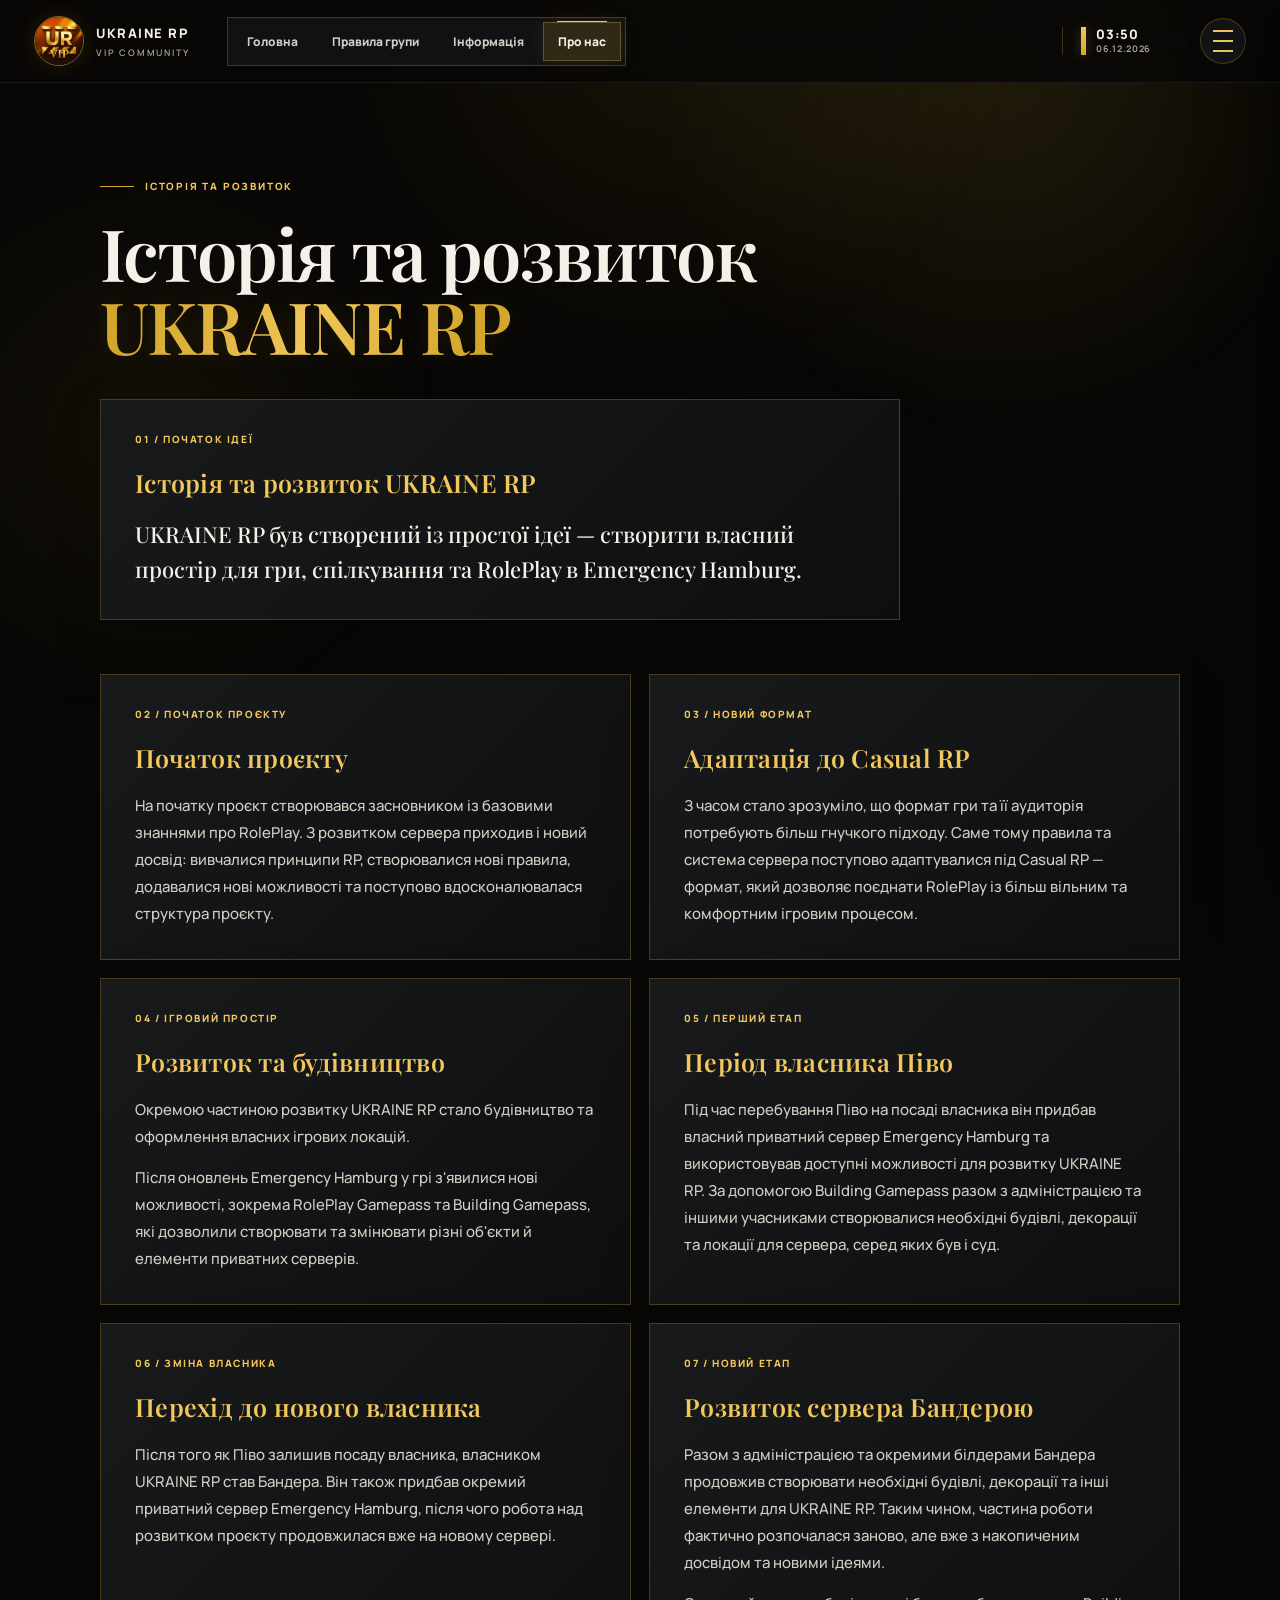
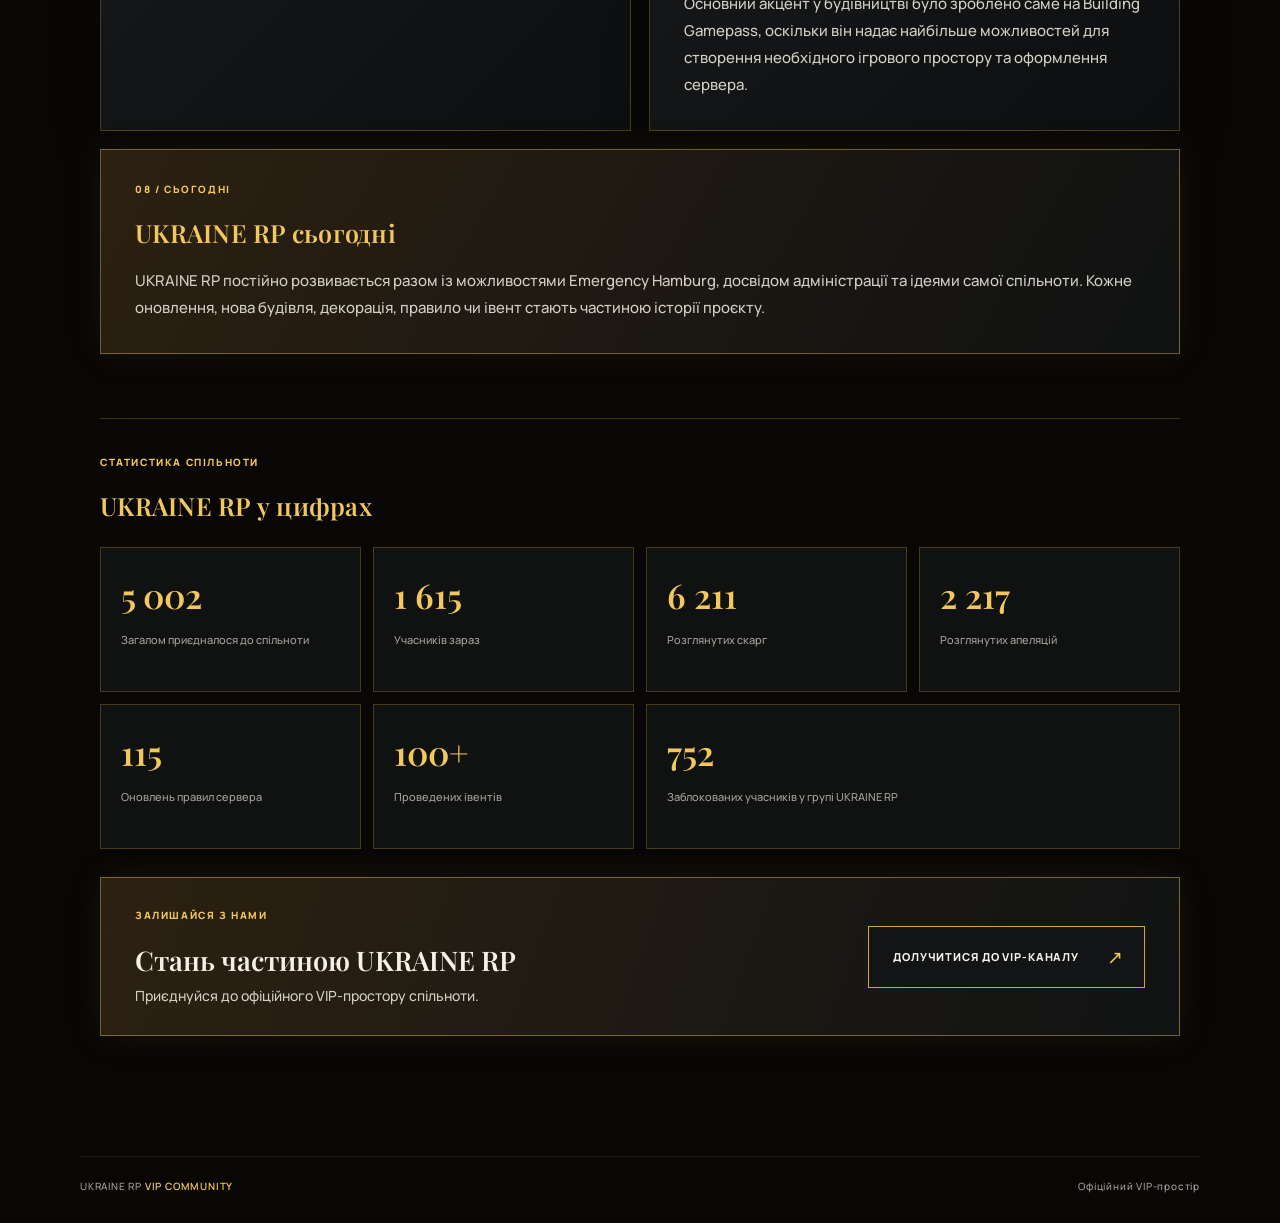
==== commit 4c96a90d: "Add files via upload" ====
--- a/about.html
+++ b/about.html
@@ -25,6 +25,7 @@
   <header class="site-header">
     <a class="brand" href="index.html" aria-label="VIP-група UKRAINE RP, головна сторінка"><span class="brand-image"><img src="logo.png" alt="Логотип UKRAINE RP VIP"></span><span class="brand-copy"><strong>UKRAINE RP</strong><small>VIP COMMUNITY</small></span></a>
     <nav class="main-nav" aria-label="Основна навігація"><a href="index.html">Головна</a><a href="rules.html">Правила групи</a><a href="info.html">Інформація</a><a class="active" href="about.html">Про нас</a></nav>
+    <div class="header-clock" aria-label="Поточний час у Києві"><span class="header-clock-mark"></span><time class="header-clock-time" data-kyiv-time>00:00</time><time class="header-clock-date" data-kyiv-date>00.00.0000</time></div>
     <button class="menu-toggle" type="button" aria-label="Відкрити меню" aria-controls="mobile-menu" aria-expanded="false"><span></span><span></span><span></span></button>
   </header>
   <div class="menu-backdrop" data-menu-close></div>
--- a/style.css
+++ b/style.css
@@ -1,14 +1,14 @@
 :root {
-  --bg: #08090a;
+  --bg: #080706;
   --bg-soft: #0e1011;
   --panel: #121416;
   --panel-raised: #181b1d;
-  --gold: #b58a43;
-  --gold-soft: #d1a95d;
-  --white: #f5f2ec;
-  --text: #c9c6bf;
-  --muted: #85847f;
-  --line: rgba(209, 169, 93, .22);
+  --gold: #d4a72c;
+  --gold-soft: #f2c75c;
+  --white: #f5f1e8;
+  --text: #d2cec4;
+  --muted: #a6a198;
+  --line: rgba(212, 167, 44, .28);
   --line-soft: rgba(255, 255, 255, .08);
   --sans: 'Manrope', 'Trebuchet MS', sans-serif;
   --display: 'Playfair Display', Georgia, serif;
@@ -18,13 +18,13 @@
 html { scroll-behavior: smooth; }
 body { min-width: 320px; margin: 0; overflow-x: hidden; color: var(--text); background: var(--bg); font-family: var(--sans); }
 body::before { position: fixed; inset: 0; z-index: -3; content: ''; opacity: .22; background-image: linear-gradient(rgba(255,255,255,.025) 1px, transparent 1px), linear-gradient(90deg, rgba(255,255,255,.025) 1px, transparent 1px); background-size: 80px 80px; mask-image: linear-gradient(to bottom, black, transparent 72%); }
-body::after { position: fixed; inset: 0; z-index: -4; content: ''; background: radial-gradient(circle at 78% 8%, rgba(166, 111, 38, .12), transparent 28%), radial-gradient(circle at 12% 48%, rgba(166, 111, 38, .06), transparent 24%); pointer-events: none; }
-.site-glow { position: fixed; z-index: -2; top: -360px; left: 52%; width: 760px; height: 760px; transform: translateX(-50%); border-radius: 50%; opacity: .26; background: radial-gradient(circle, rgba(173, 119, 40, .35), transparent 67%); filter: blur(22px); pointer-events: none; }
+body::after { position: fixed; inset: 0; z-index: -4; content: ''; background: radial-gradient(circle at 78% 8%, rgba(212, 167, 44, .12), transparent 28%), radial-gradient(circle at 12% 48%, rgba(212, 167, 44, .06), transparent 24%); pointer-events: none; }
+.site-glow { position: fixed; z-index: -2; top: -360px; left: 52%; width: 760px; height: 760px; transform: translateX(-50%); border-radius: 50%; opacity: .26; background: radial-gradient(circle, rgba(212, 167, 44, .3), transparent 67%); filter: blur(22px); pointer-events: none; }
 
 .site-header { position: relative; z-index: 5; display: flex; align-items: center; gap: 34px; width: 100%; padding: 16px 34px; border-bottom: 1px solid var(--line-soft); background: rgba(8, 9, 10, .84); backdrop-filter: blur(18px); }
-.brand { display: flex; flex: 0 0 auto; align-items: center; gap: 12px; color: var(--white); text-decoration: none; }.brand-image { display: block; width: 50px; height: 50px; overflow: hidden; border: 1px solid rgba(209, 169, 93, .5); border-radius: 50%; box-shadow: 0 0 24px rgba(181, 138, 67, .15); }.brand-image img { width: 100%; height: 100%; object-fit: cover; object-position: center; }.brand-copy strong, .brand-copy small { display: block; }.brand-copy strong { color: var(--white); font-size: 13px; font-weight: 800; letter-spacing: .12em; }.brand-copy small { margin-top: 4px; color: var(--muted); font-size: 9px; font-weight: 600; letter-spacing: .2em; }
-.main-nav { display: flex; gap: 4px; margin-left: 4px; padding: 4px; border: 1px solid var(--line); background: rgba(18, 20, 22, .84); }.main-nav a { position: relative; padding: 11px 15px; color: var(--text); text-decoration: none; font-size: 12px; font-weight: 700; transition: color .3s ease, background .3s ease, box-shadow .3s ease; }.main-nav a:hover, .main-nav a.active { color: var(--white); background: rgba(181, 138, 67, .16); box-shadow: inset 0 0 0 1px rgba(209, 169, 93, .28), 0 0 18px rgba(181, 138, 67, .1); }.main-nav a.active::before { position: absolute; top: -1px; right: 14px; left: 14px; height: 1px; content: ''; background: var(--gold-soft); }
-.menu-toggle { display: grid; place-content: center; width: 46px; height: 46px; margin-left: auto; padding: 12px; border: 1px solid var(--line); border-radius: 50%; background: var(--panel); cursor: pointer; transition: background .3s, box-shadow .3s, border-color .3s; }.menu-toggle:hover { border-color: var(--gold-soft); background: var(--panel-raised); box-shadow: 0 0 18px rgba(181, 138, 67, .18); }.menu-toggle span { display: block; width: 20px; height: 2px; margin: 4px auto; background: var(--gold-soft); transition: transform .25s, opacity .25s; }.menu-open .menu-toggle span:nth-child(1) { transform: translateY(6px) rotate(45deg); }.menu-open .menu-toggle span:nth-child(2) { opacity: 0; }.menu-open .menu-toggle span:nth-child(3) { transform: translateY(-6px) rotate(-45deg); }
+.brand { display: flex; flex: 0 0 auto; align-items: center; gap: 12px; color: var(--white); text-decoration: none; }.brand-image { display: block; width: 50px; height: 50px; overflow: hidden; border: 1px solid rgba(242, 199, 92, .5); border-radius: 50%; box-shadow: 0 0 24px rgba(212, 167, 44, .15); }.brand-image img { width: 100%; height: 100%; object-fit: cover; object-position: center; }.brand-copy strong, .brand-copy small { display: block; }.brand-copy strong { color: var(--white); font-size: 13px; font-weight: 800; letter-spacing: .12em; }.brand-copy small { margin-top: 4px; color: var(--muted); font-size: 9px; font-weight: 600; letter-spacing: .2em; }
+.main-nav { display: flex; gap: 4px; margin-left: 4px; padding: 4px; border: 1px solid var(--line); background: rgba(18, 20, 22, .84); }.main-nav a { position: relative; padding: 11px 15px; color: var(--text); text-decoration: none; font-size: 12px; font-weight: 700; transition: color .3s ease, background .3s ease, box-shadow .3s ease; }.main-nav a:hover, .main-nav a.active { color: var(--white); background: rgba(212, 167, 44, .16); box-shadow: inset 0 0 0 1px rgba(242, 199, 92, .28), 0 0 18px rgba(212, 167, 44, .1); }.main-nav a.active::before { position: absolute; top: -1px; right: 14px; left: 14px; height: 1px; content: ''; background: var(--gold-soft); }
+.menu-toggle { display: grid; place-content: center; width: 46px; height: 46px; margin-left: auto; padding: 12px; border: 1px solid var(--line); border-radius: 50%; background: var(--panel); cursor: pointer; transition: background .3s, box-shadow .3s, border-color .3s; }.menu-toggle:hover { border-color: var(--gold-soft); background: var(--panel-raised); box-shadow: 0 0 18px rgba(212, 167, 44, .18); }.menu-toggle span { display: block; width: 20px; height: 2px; margin: 4px auto; background: var(--gold-soft); transition: transform .25s, opacity .25s; }.menu-open .menu-toggle span:nth-child(1) { transform: translateY(6px) rotate(45deg); }.menu-open .menu-toggle span:nth-child(2) { opacity: 0; }.menu-open .menu-toggle span:nth-child(3) { transform: translateY(-6px) rotate(-45deg); }
 .menu-backdrop { position: fixed; inset: 0; z-index: 6; visibility: hidden; opacity: 0; background: rgba(0,0,0,.7); transition: opacity .3s, visibility .3s; }.mobile-menu { position: fixed; z-index: 7; top: 0; right: 0; width: min(86vw, 360px); height: 100dvh; padding: 25px 28px; overflow-y: auto; background: #0e1011; border-left: 1px solid var(--line); box-shadow: -20px 0 60px rgba(0,0,0,.5); transform: translateX(105%); transition: transform .38s cubic-bezier(.22, 1, .36, 1); }.menu-open .menu-backdrop { visibility: visible; opacity: 1; }.menu-open .mobile-menu { transform: translateX(0); }.mobile-menu-head { display: flex; align-items: center; justify-content: space-between; padding-bottom: 24px; border-bottom: 1px solid var(--line); color: var(--gold-soft); font-size: 10px; font-weight: 800; letter-spacing: .18em; }.menu-close { border: 0; color: var(--gold-soft); background: transparent; font-size: 32px; font-weight: 300; line-height: 1; cursor: pointer; }.mobile-nav { display: grid; padding: 19px 0; border-bottom: 1px solid var(--line); }.mobile-nav a, .useful-links a { display: flex; align-items: center; justify-content: space-between; padding: 15px 0; color: var(--white); text-decoration: none; font-size: 14px; font-weight: 700; transition: color .2s, padding .2s; }.mobile-nav a span, .useful-links a span { color: var(--gold-soft); }.mobile-nav a:hover, .mobile-nav a.active, .useful-links a:hover { padding-left: 7px; color: var(--gold-soft); }.useful-links p { margin: 25px 0 6px; color: var(--muted); font-size: 10px; font-weight: 800; letter-spacing: .15em; }
 
 .page-shell { position: relative; z-index: 1; width: min(calc(100% - 68px), 1120px); margin-right: auto; margin-left: auto; }.hero { min-height: 680px; padding: 142px 0 84px; animation: rise .7s ease both; }.eyebrow { display: flex; align-items: center; gap: 11px; color: var(--gold-soft); font-size: 10px; font-weight: 800; letter-spacing: .18em; }.eyebrow span { width: 34px; height: 1px; background: var(--gold); }.hero h1, .inner-page h1, .about-page h1 { max-width: 950px; margin: 28px 0 28px; color: var(--white); font-family: var(--display); font-size: clamp(46px, 7vw, 86px); font-weight: 600; line-height: 1.02; letter-spacing: -.025em; }.hero h1 em, .inner-page h1 em, .about-page h1 em { color: var(--gold-soft); font-style: normal; }.hero-copy { max-width: 620px; margin: 0 0 34px; color: var(--text); font-size: 16px; line-height: 1.8; }.button { display: inline-flex; align-items: center; gap: 28px; padding: 17px 20px 17px 24px; border: 1px solid var(--gold); color: var(--white); background: rgba(18, 20, 22, .9); box-shadow: 0 0 0 rgba(181, 138, 67, 0); font-size: 11px; font-weight: 800; letter-spacing: .08em; text-decoration: none; transition: transform .3s, box-shadow .3s, background .3s, border-color .3s; }.button:hover { border-color: var(--gold-soft); background: rgba(181, 138, 67, .12); box-shadow: 0 0 28px rgba(181, 138, 67, .24), inset 0 0 18px rgba(181, 138, 67, .08); transform: translateY(-3px); }.button span { color: var(--gold-soft); font-size: 19px; font-weight: 400; }.scroll-note { display: flex; align-items: center; gap: 13px; margin-top: 108px; color: var(--muted); font-size: 10px; letter-spacing: .08em; }.scroll-line { width: 44px; height: 1px; background: var(--gold); }
@@ -35,5 +35,21 @@
 .about-page { max-width: 1080px; }.about-intro { max-width: 800px; margin: 36px 0 54px; }.about-panel { padding: 32px 34px; border: 1px solid var(--line); background: linear-gradient(135deg, rgba(24, 26, 27, .98), rgba(13, 15, 16, .96)); box-shadow: 0 16px 45px rgba(0,0,0,.18); animation: rise .7s ease both; }.about-intro p { max-width: 720px; margin: 0; color: var(--white); font-family: var(--display); font-size: 22px; line-height: 1.6; }.about-story-grid { display: grid; grid-template-columns: repeat(2, minmax(0, 1fr)); gap: 18px; }.section-kicker { margin-bottom: 20px; color: var(--gold-soft); font-size: 10px; font-weight: 800; letter-spacing: .16em; }.about-panel h2, .stats-section h2 { color: var(--gold-soft); }.about-panel p { margin: 0 0 14px; }.about-panel p:last-child { margin-bottom: 0; }.about-today { margin-top: 18px; border-color: rgba(209, 169, 93, .4); background: linear-gradient(120deg, rgba(46, 34, 18, .95), rgba(16, 18, 19, .96)); box-shadow: 0 0 34px rgba(181, 138, 67, .08); }.stats-section { margin-top: 64px; padding-top: 36px; border-top: 1px solid var(--line); }.stats-section h2 { margin-bottom: 25px; }.stats-grid { display: grid; grid-template-columns: repeat(4, minmax(0, 1fr)); gap: 12px; }.stat-card { min-height: 145px; padding: 24px 20px; border: 1px solid var(--line); background: rgba(18, 20, 22, .86); transition: transform .3s, border-color .3s, background .3s, box-shadow .3s; animation: rise .7s ease both; }.stat-card:nth-child(2) { animation-delay: .06s; }.stat-card:nth-child(3) { animation-delay: .12s; }.stat-card:nth-child(4) { animation-delay: .18s; }.stat-card:nth-child(5) { animation-delay: .24s; }.stat-card:nth-child(6) { animation-delay: .3s; }.stat-card:nth-child(7) { animation-delay: .36s; }.stat-card:hover { border-color: var(--gold-soft); background: var(--panel-raised); box-shadow: 0 0 24px rgba(181, 138, 67, .1); transform: translateY(-5px); }.stat-card strong, .stat-card span { display: block; }.stat-card strong { margin-bottom: 13px; color: var(--gold-soft); font-family: var(--display); font-size: 34px; font-weight: 600; }.stat-card span { color: var(--muted); font-size: 11px; line-height: 1.55; }.stat-card:last-child { grid-column: span 2; }
 .about-cta { display: flex; align-items: center; justify-content: space-between; gap: 28px; margin-top: 28px; padding: 30px 34px; border: 1px solid rgba(209, 169, 93, .42); background: linear-gradient(110deg, rgba(48, 36, 19, .92), rgba(17, 19, 20, .98)); box-shadow: 0 0 34px rgba(181, 138, 67, .09); }.about-cta h2 { margin: 0 0 8px; color: var(--white); font-family: var(--display); font-size: 27px; font-weight: 600; }.about-cta p { margin: 0; color: var(--text); font-size: 14px; }
 .site-footer { display: flex; justify-content: space-between; padding-top: 22px; padding-bottom: 30px; border-top: 1px solid var(--line-soft); color: var(--muted); font-size: 10px; letter-spacing: .08em; }.site-footer b { color: var(--gold-soft); font-weight: 600; }
+.button { box-shadow: 0 0 0 rgba(212, 167, 44, 0); }
+.button:hover { background: rgba(212, 167, 44, .12); box-shadow: 0 0 28px rgba(212, 167, 44, .24), inset 0 0 18px rgba(212, 167, 44, .08); }
+.link-tile:hover { border-color: rgba(242, 199, 92, .55); box-shadow: 0 12px 35px rgba(0,0,0,.22), 0 0 24px rgba(212, 167, 44, .1); }
+.rule-card:hover { box-shadow: 0 16px 45px rgba(0,0,0,.28), 0 0 26px rgba(212, 167, 44, .1); }
+.access-section { border-color: rgba(242, 199, 92, .38); box-shadow: 0 0 30px rgba(212, 167, 44, .06); }
+.about-today { border-color: rgba(242, 199, 92, .4); box-shadow: 0 0 34px rgba(212, 167, 44, .08); }
+.about-cta { border-color: rgba(242, 199, 92, .42); box-shadow: 0 0 34px rgba(212, 167, 44, .09); }
 @keyframes rise { from { opacity: 0; transform: translateY(14px); } to { opacity: 1; transform: translateY(0); } }
+.site-header { background: rgba(8, 7, 6, .88); }
+body { font-weight: 500; }
+.main-nav a { font-weight: 800; }
+.hero h1 em, .inner-page h1 em, .about-page h1 em { background: linear-gradient(110deg, var(--gold) 10%, var(--gold-soft) 52%, var(--gold) 90%); -webkit-background-clip: text; background-clip: text; color: transparent; text-shadow: 0 0 24px rgba(212, 167, 44, .12); }
+.header-clock { display: grid; grid-template-columns: 5px auto; grid-template-rows: 1fr 1fr; column-gap: 10px; align-items: center; min-width: 104px; margin-left: auto; padding-left: 18px; border-left: 1px solid var(--line); line-height: 1; }
+.header-clock-mark { grid-row: 1 / -1; width: 5px; height: 28px; background: linear-gradient(var(--gold-soft), var(--gold)); box-shadow: 0 0 12px rgba(242, 199, 92, .28); }
+.header-clock-time { color: var(--white); font-size: 13px; font-weight: 800; letter-spacing: .06em; }
+.header-clock-date { color: var(--muted); font-size: 9px; font-weight: 700; letter-spacing: .08em; }
+.menu-toggle { margin-left: 0; }
 @media (max-width: 760px) { .site-header { gap: 12px; padding: 14px 20px; }.brand-image { width: 46px; height: 46px; }.brand-copy strong { font-size: 12px; }.main-nav { display: none; }.menu-toggle { display: grid; }.page-shell { width: min(calc(100% - 40px), 1120px); }.hero { min-height: auto; padding: 82px 0 68px; }.hero h1, .inner-page h1, .about-page h1 { margin-top: 23px; font-size: clamp(40px, 12vw, 60px); line-height: 1.07; }.hero-copy { font-size: 14px; line-height: 1.75; }.button { max-width: 100%; padding: 16px 15px 16px 18px; gap: 14px; font-size: 10px; }.scroll-note { margin-top: 64px; font-size: 9px; }.link-grid { grid-template-columns: 1fr; gap: 9px; padding-bottom: 48px; }.link-tile { min-height: 108px; padding: 20px; }.inner-page, .about-page { padding-top: 66px; }.intro { font-size: 14px; }.rules-list { margin-top: 40px; }.rule-card { padding: 26px 21px; }.rule-top { gap: 13px; }.rule-top h2 { font-size: 19px; }.rule-card p, .info-section p, .about-panel p { font-size: 14px; }.info-section { padding: 27px 20px 29px; }.info-section h2, .about-panel h2, .stats-section h2 { font-size: 22px; }.feature-list, .steps-list { font-size: 13px; }.important { padding-left: 17px; }.about-intro { margin: 28px 0 35px; }.about-panel { padding: 24px 20px; }.about-intro p { font-size: 18px; }.about-story-grid { grid-template-columns: 1fr; gap: 12px; }.stats-section { margin-top: 44px; padding-top: 29px; }.stats-grid { grid-template-columns: repeat(2, minmax(0, 1fr)); gap: 9px; }.stat-card { min-height: 123px; padding: 19px 15px; }.stat-card strong { font-size: 28px; }.stat-card span { font-size: 10px; }.stat-card:last-child { grid-column: span 2; }.about-cta { align-items: flex-start; flex-direction: column; gap: 22px; padding: 24px 20px; }.about-cta h2 { font-size: 22px; }.site-footer { gap: 13px; align-items: flex-start; flex-direction: column; font-size: 9px; } }
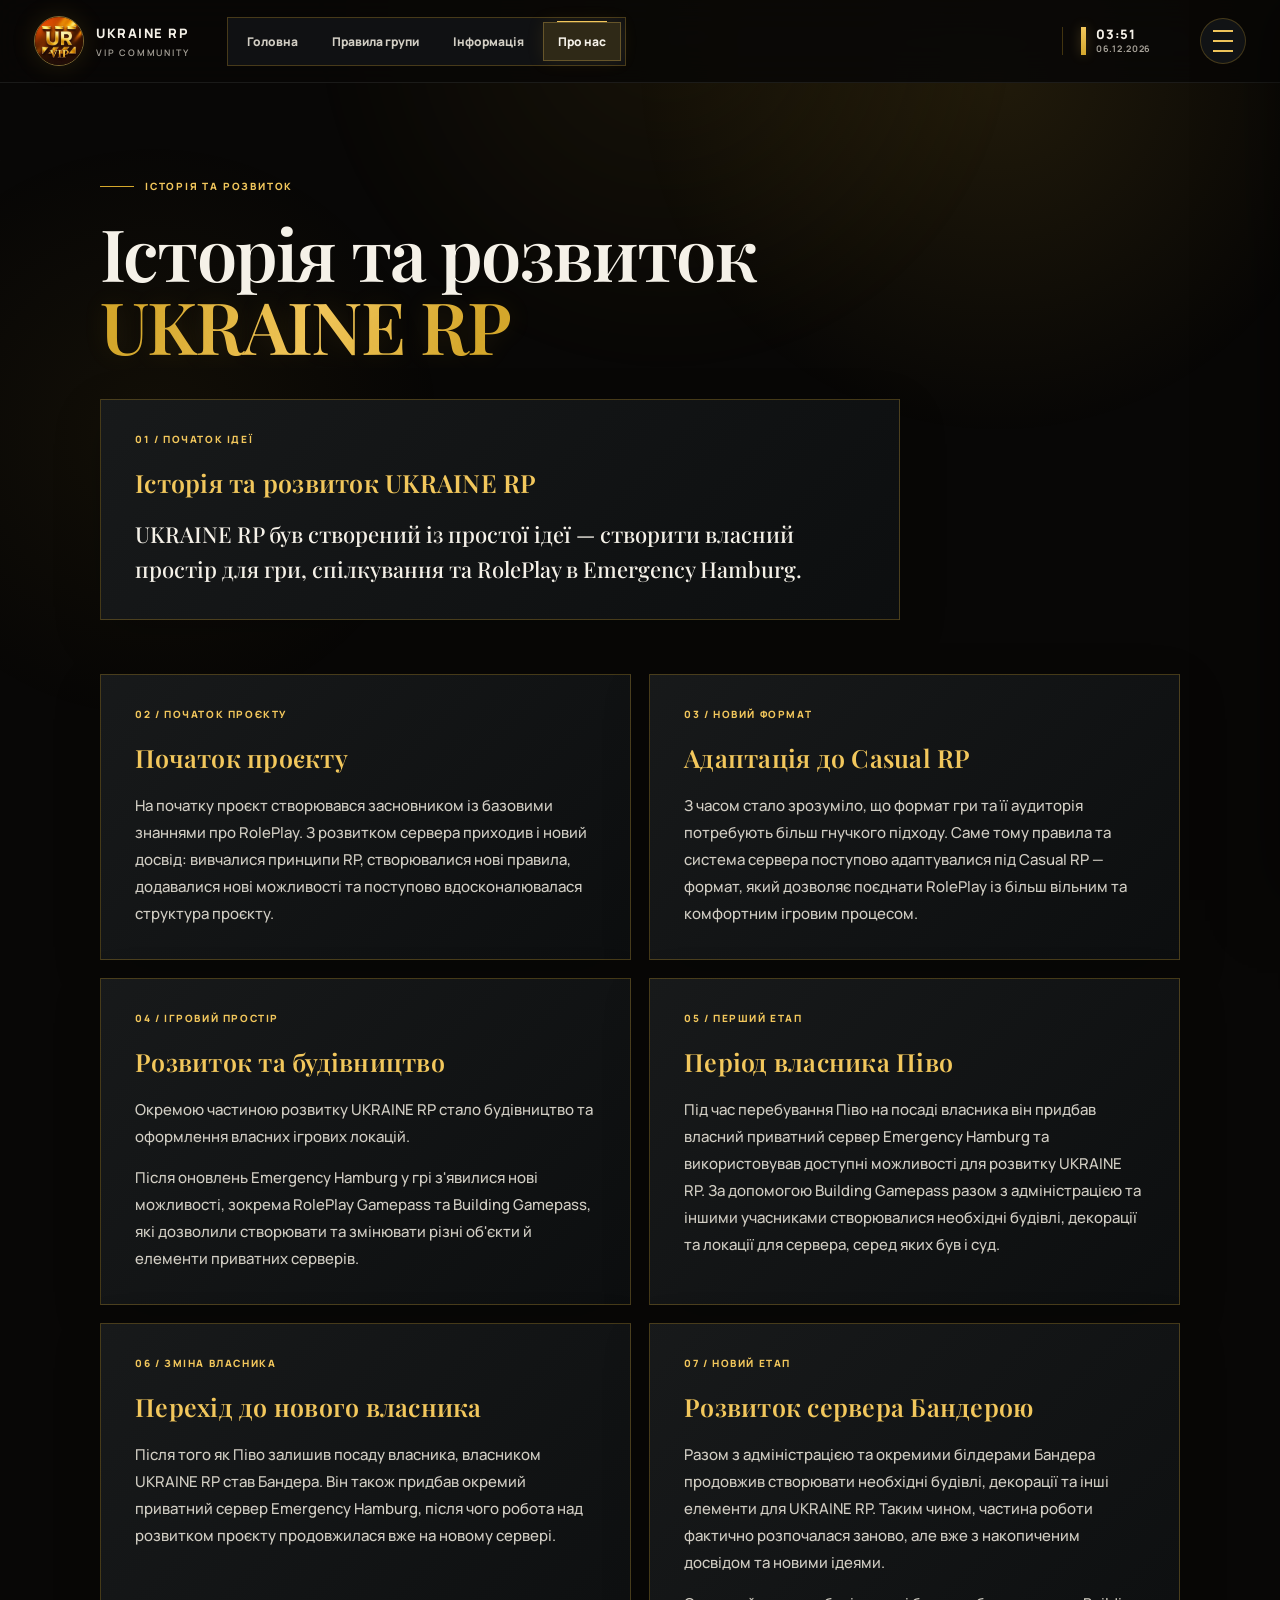
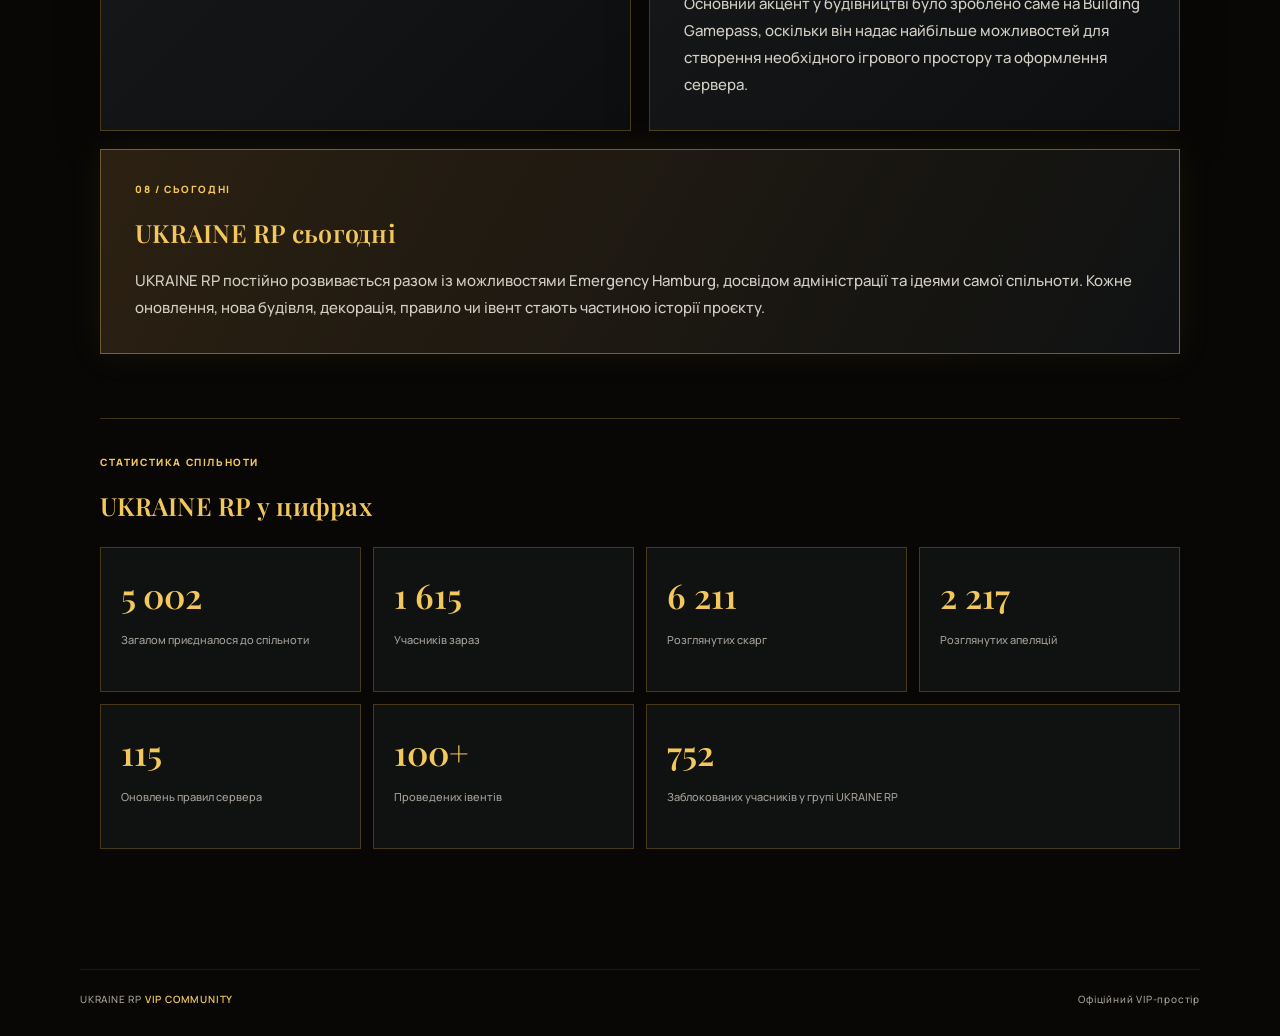
==== commit e9af34d4: "Add files via upload" ====
--- a/about.html
+++ b/about.html
@@ -48,7 +48,6 @@
     </div>
     <section class="about-panel about-today"><div class="section-kicker">08 / СЬОГОДНІ</div><h2>UKRAINE RP сьогодні</h2><p>UKRAINE RP постійно розвивається разом із можливостями Emergency Hamburg, досвідом адміністрації та ідеями самої спільноти. Кожне оновлення, нова будівля, декорація, правило чи івент стають частиною історії проєкту.</p></section>
     <section class="stats-section"><div class="section-kicker">СТАТИСТИКА СПІЛЬНОТИ</div><h2>UKRAINE RP у цифрах</h2><div class="stats-grid"><article class="stat-card"><strong>5 002</strong><span>Загалом приєдналося до спільноти</span></article><article class="stat-card"><strong>1 615</strong><span>Учасників зараз</span></article><article class="stat-card"><strong>6 211</strong><span>Розглянутих скарг</span></article><article class="stat-card"><strong>2 217</strong><span>Розглянутих апеляцій</span></article><article class="stat-card"><strong>115</strong><span>Оновлень правил сервера</span></article><article class="stat-card"><strong>100+</strong><span>Проведених івентів</span></article><article class="stat-card"><strong>752</strong><span>Заблокованих учасників у групі UKRAINE RP</span></article></div></section>
-    <section class="about-cta"><div><div class="section-kicker">ЗАЛИШАЙСЯ З НАМИ</div><h2>Стань частиною UKRAINE RP</h2><p>Приєднуйся до офіційного VIP-простору спільноти.</p></div><a class="button" href="https://t.me/UkraineRPVIP" target="_blank" rel="noopener noreferrer">ДОЛУЧИТИСЯ ДО VIP-КАНАЛУ <span>↗</span></a></section>
   </main>
   <footer class="site-footer page-shell"><span>UKRAINE RP <b>VIP COMMUNITY</b></span><span>Офіційний VIP-простір</span></footer>
   <script src="script.js"></script>
